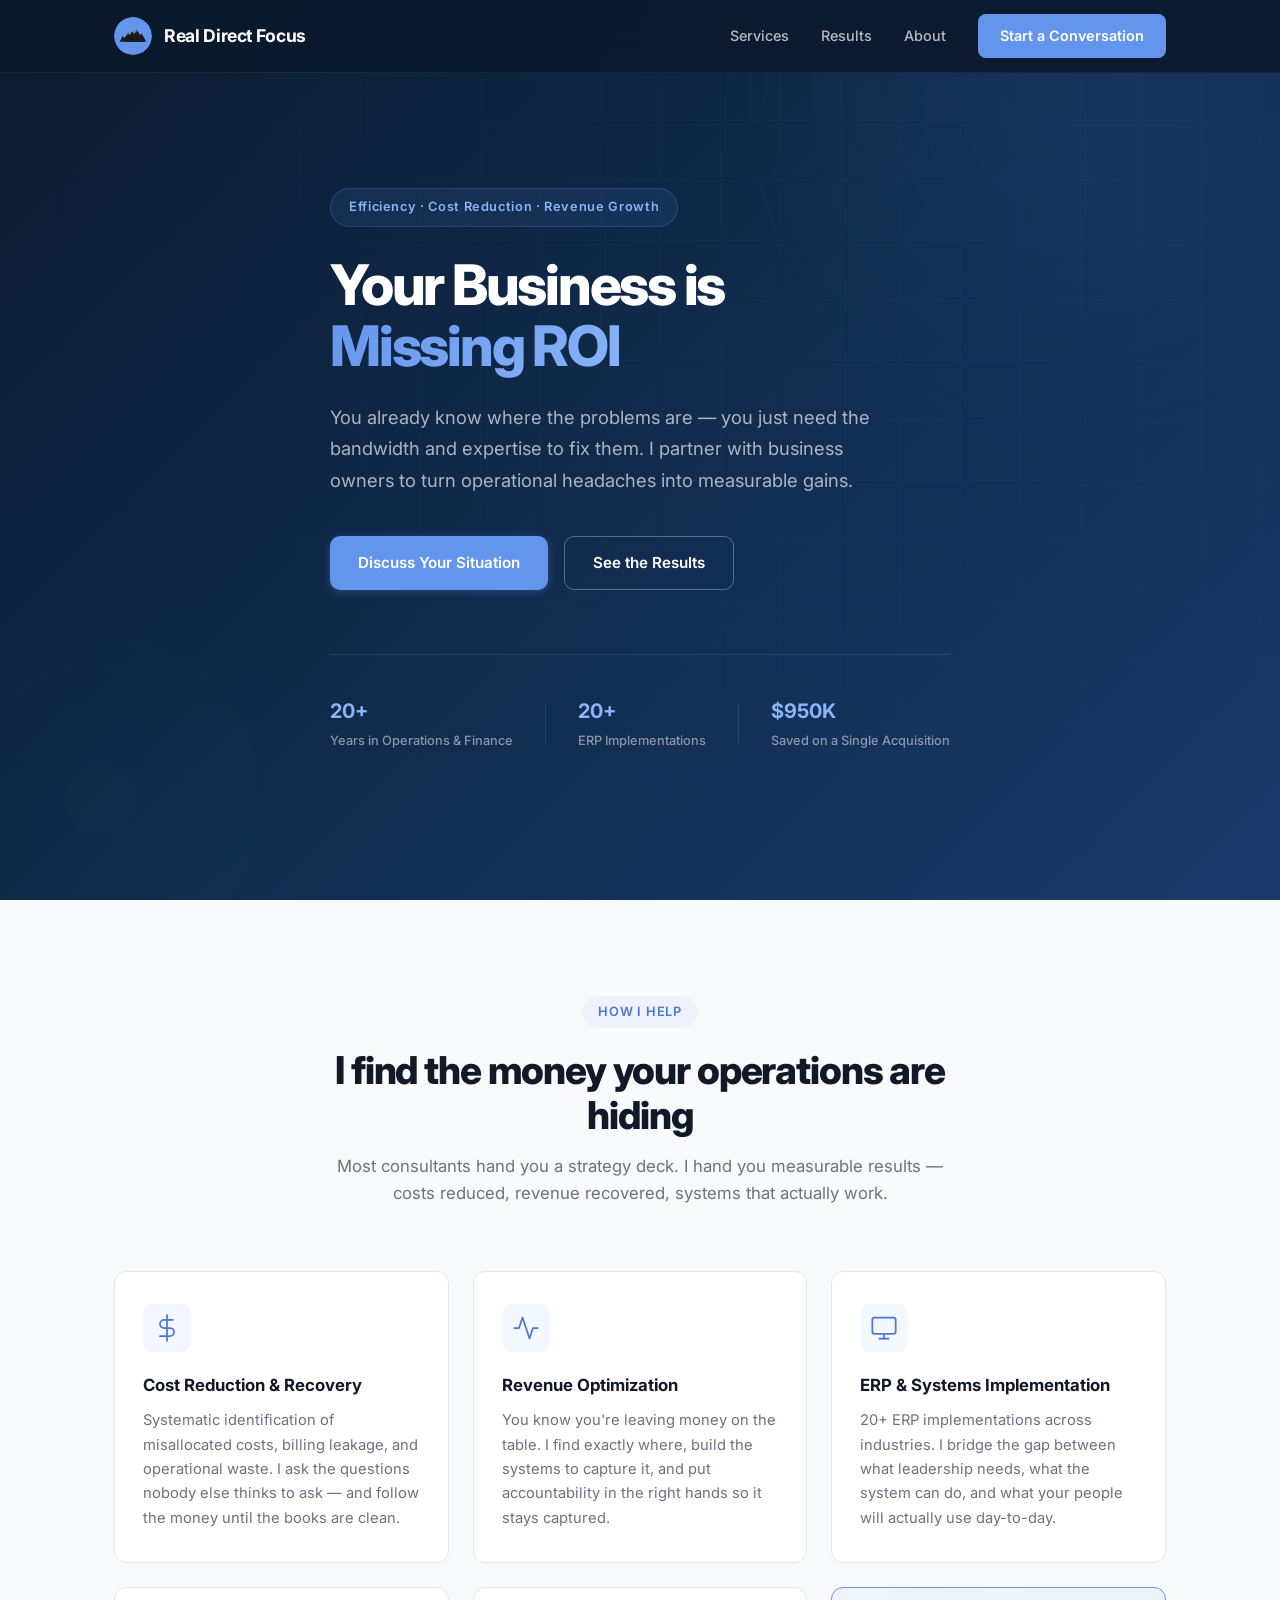
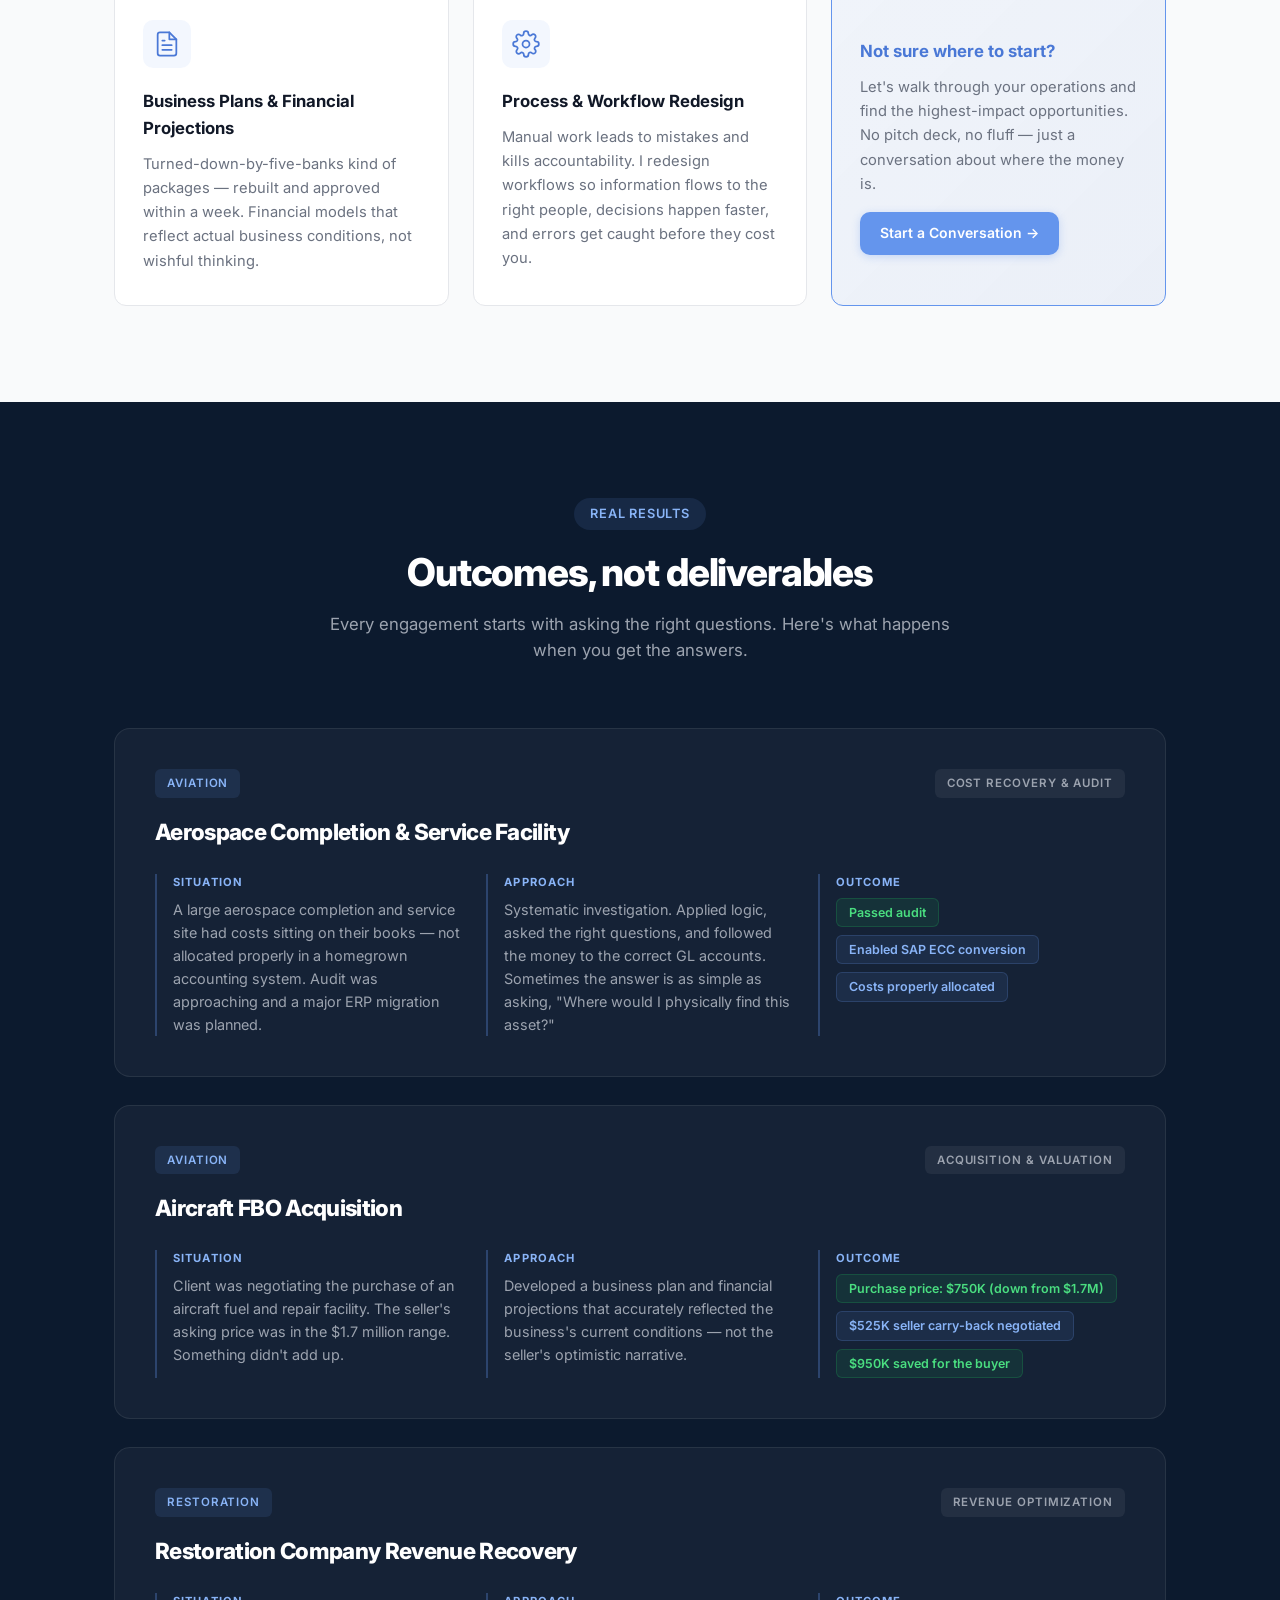
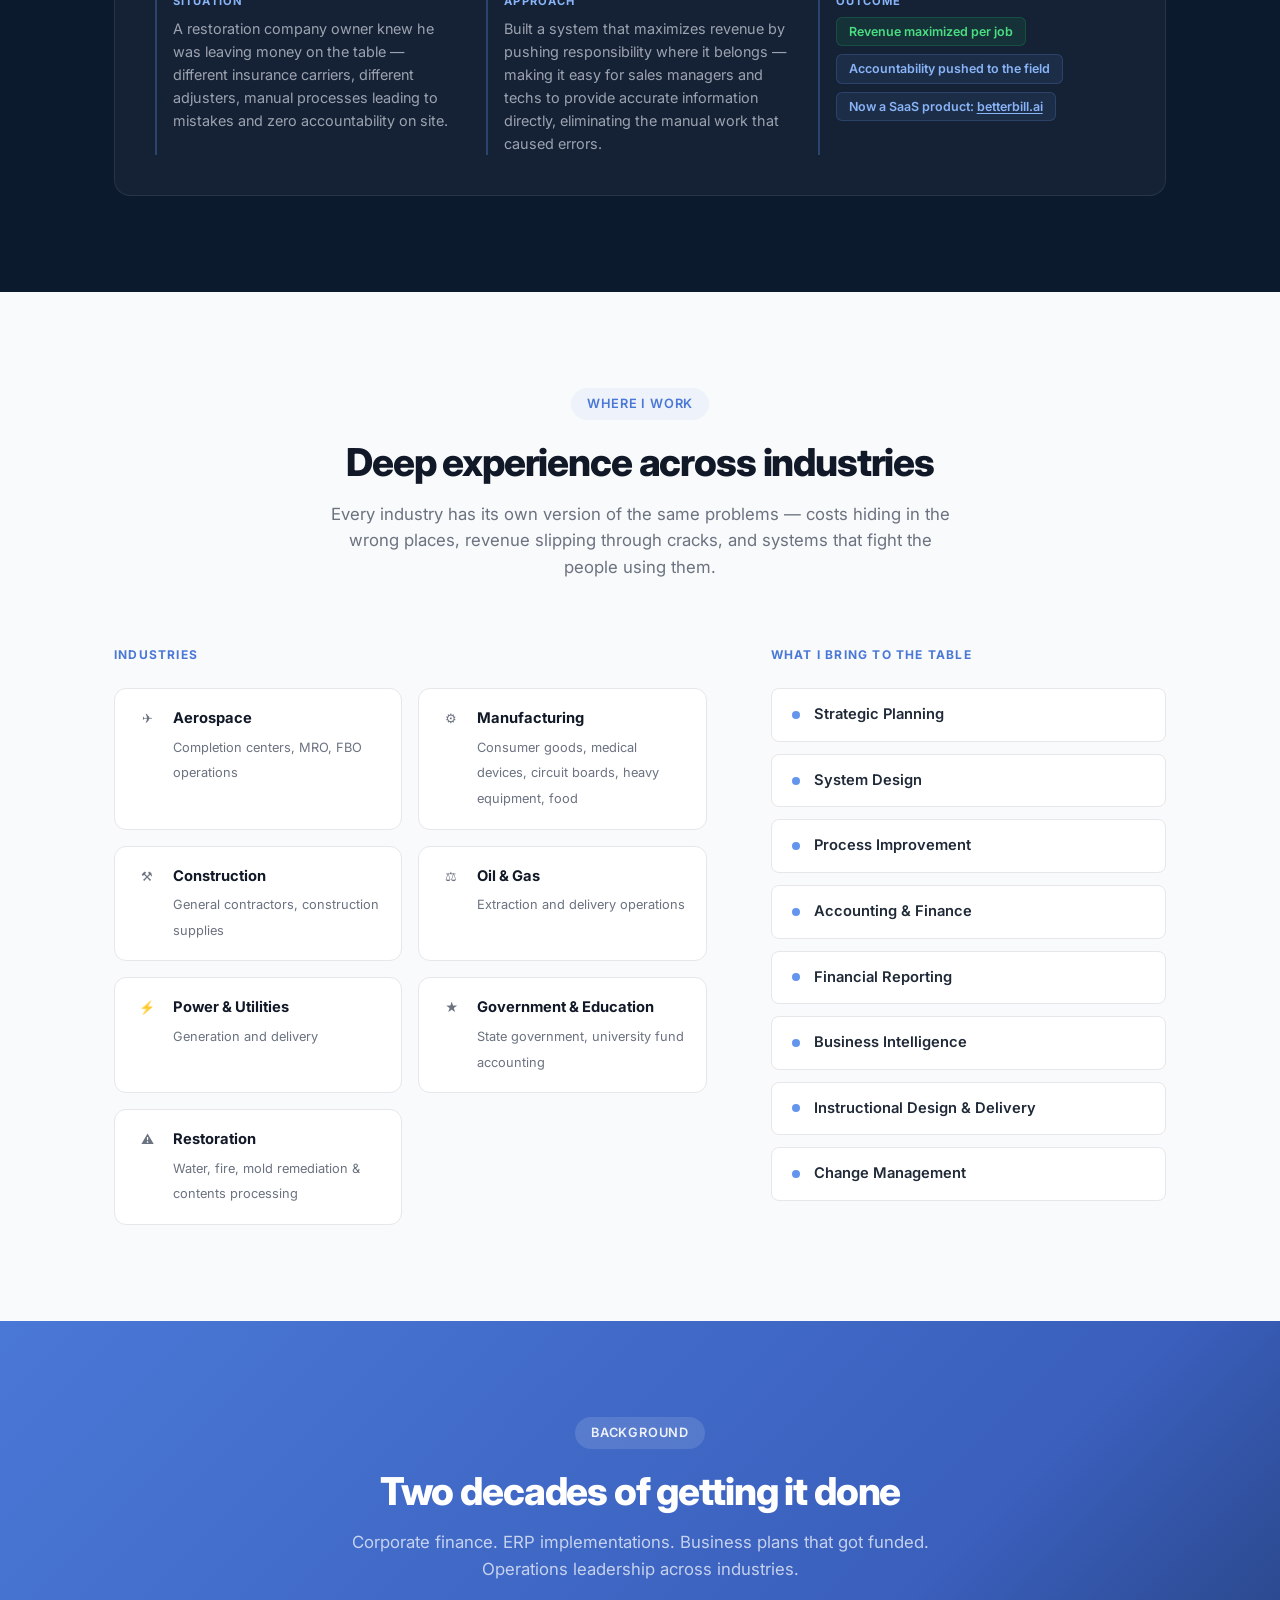
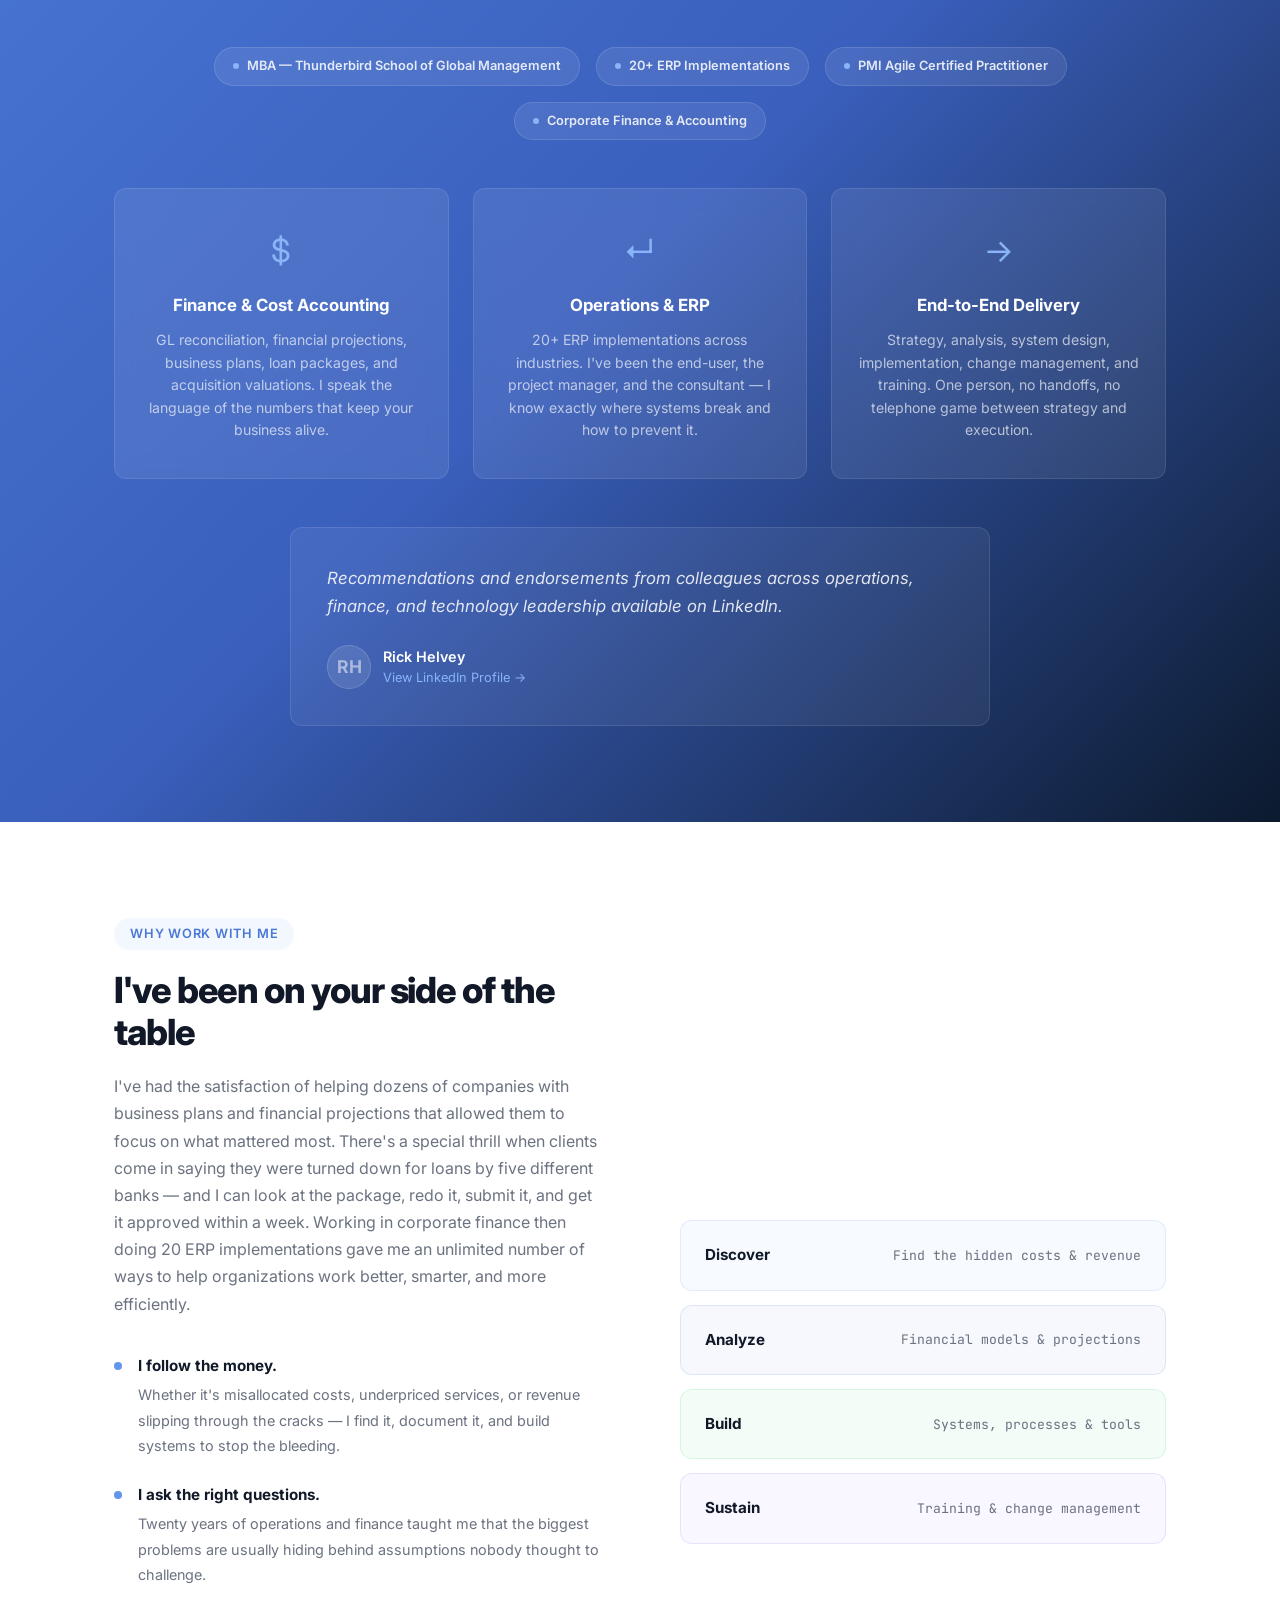
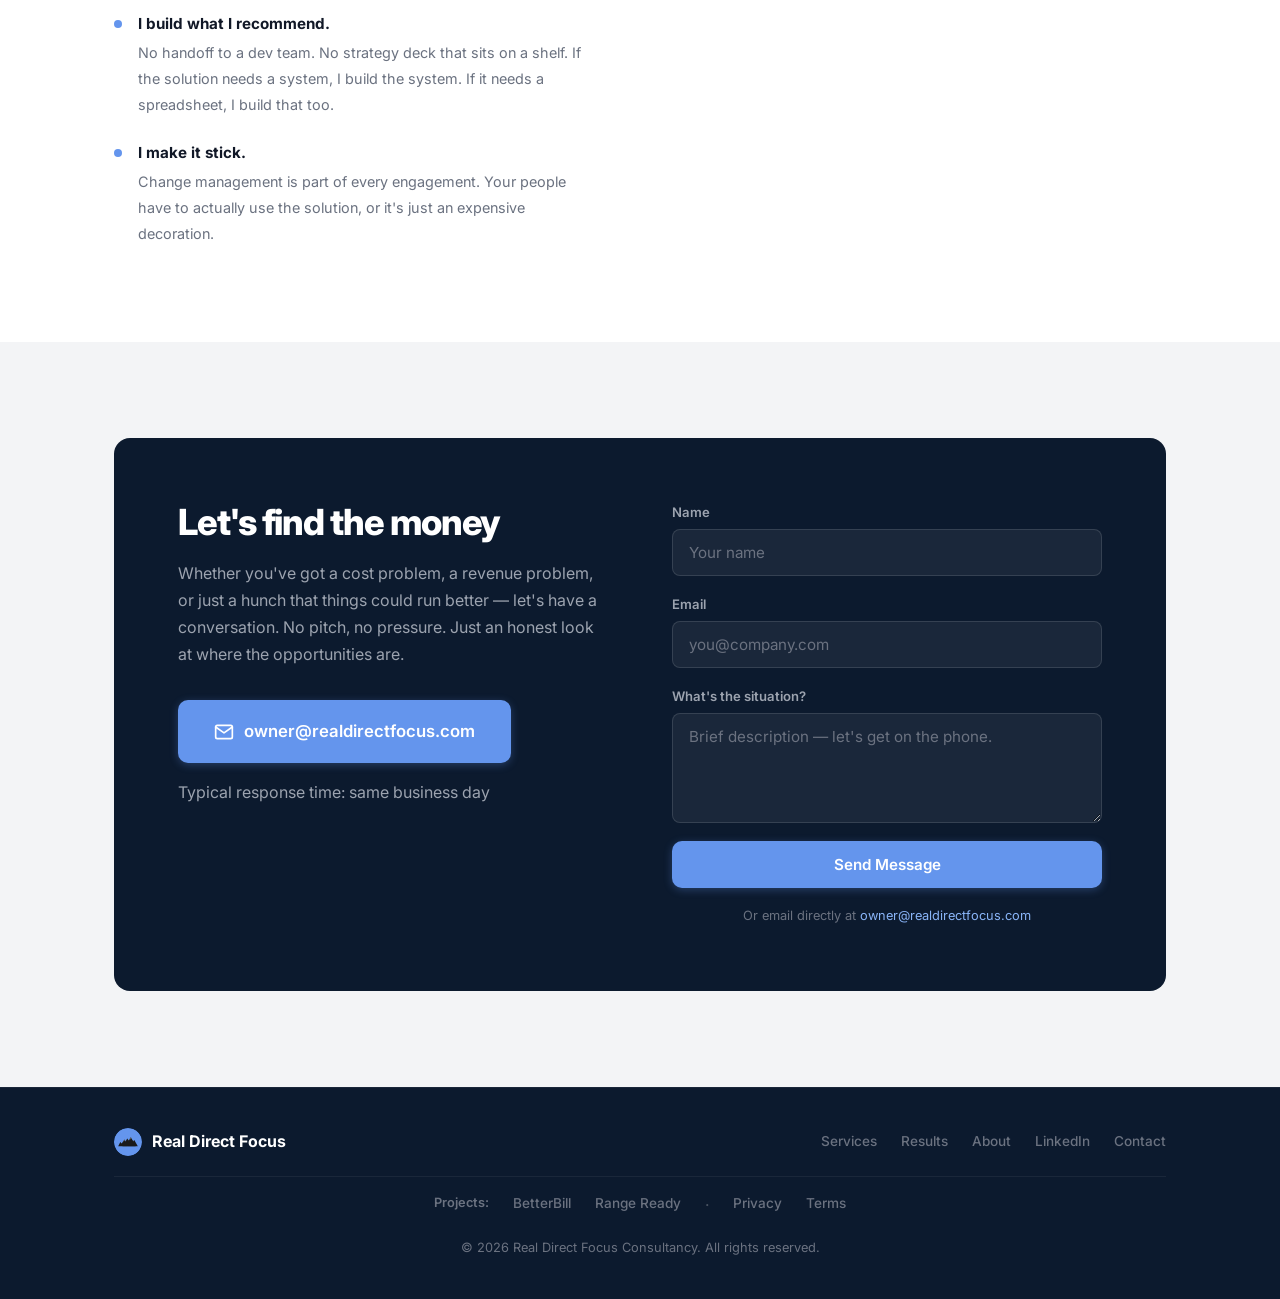
==== index.html @ a5935d98 "Real Direct Focus Consultancy — full site launch Business consultancy website for realdirectfocus.co" ====
<!DOCTYPE html>
<html lang="en">
<head>
  <meta charset="UTF-8">
  <meta name="viewport" content="width=device-width, initial-scale=1.0">
  <title>Real Direct Focus Consultancy — Business Efficiency, Cost Reduction & Revenue Growth</title>
  <meta name="description" content="Business consultancy specializing in operational efficiency, financial restructuring, ERP implementation, and custom solutions that reduce costs and increase revenue. 20+ years. 20+ engagements.">
  <meta name="keywords" content="business consultancy, operational efficiency, cost reduction, ERP implementation, financial projections, business plans, revenue optimization, process improvement">
  <meta name="author" content="Rick Helvey — Real Direct Focus Consultancy">

  <!-- Open Graph -->
  <meta property="og:title" content="Real Direct Focus Consultancy — Find Efficiencies. Reduce Costs. Grow Revenue.">
  <meta property="og:description" content="I walk into operational complexity and create clarity that gets results — loans approved, costs allocated, revenue maximized.">
  <meta property="og:type" content="website">
  <meta property="og:url" content="https://realdirectfocus.com">
  <meta property="og:image" content="https://realdirectfocus.com/og-image.png">

  <!-- Favicon -->
  <link rel="icon" type="image/svg+xml" href="favicon.svg">

  <!-- Fonts -->
  <link rel="preconnect" href="https://fonts.googleapis.com">
  <link rel="preconnect" href="https://fonts.gstatic.com" crossorigin>
  <link href="https://fonts.googleapis.com/css2?family=Inter:wght@400;500;600;700;800&family=JetBrains+Mono:wght@400;500&display=swap" rel="stylesheet">

  <link rel="stylesheet" href="styles.css">

  <!-- Structured Data -->
  <script type="application/ld+json">
  {
    "@context": "https://schema.org",
    "@type": "ProfessionalService",
    "name": "Real Direct Focus Consultancy",
    "description": "Business consultancy specializing in operational efficiency, cost reduction, revenue optimization, ERP implementation, and financial restructuring.",
    "url": "https://realdirectfocus.com",
    "email": "owner@realdirectfocus.com",
    "founder": {
      "@type": "Person",
      "name": "Rick Helvey",
      "jobTitle": "Principal Consultant",
      "alumniOf": "Thunderbird School of Global Management"
    },
    "serviceType": ["Business Consulting", "Operational Efficiency", "ERP Implementation", "Financial Restructuring", "Custom Software Development"],
    "areaServed": "US"
  }
  </script>
</head>
<body>
  <!-- Navigation -->
  <nav class="nav" id="nav">
    <div class="nav-container">
      <a href="#" class="nav-logo">
        <img src="logo.svg" alt="Real Direct Focus" class="logo-img">
        <span>Real Direct Focus</span>
      </a>
      <div class="nav-links" id="nav-links">
        <a href="#services">Services</a>
        <a href="#results">Results</a>
        <a href="#about">About</a>
        <a href="#contact" class="nav-cta">Start a Conversation</a>
      </div>
      <button class="nav-toggle" id="nav-toggle" aria-label="Toggle navigation">
        <span></span>
        <span></span>
        <span></span>
      </button>
    </div>
  </nav>

  <!-- Hero Section -->
  <section class="hero">
    <div class="hero-bg">
      <div class="grid-overlay"></div>
      <div class="gradient-orb orb-1"></div>
      <div class="gradient-orb orb-2"></div>
    </div>
    <div class="container hero-content">
      <div class="hero-badge">Efficiency &middot; Cost Reduction &middot; Revenue Growth</div>
      <h1>Your Business is<br><span class="text-gradient">Missing ROI</span></h1>
      <p class="hero-sub">You already know where the problems are — you just need the bandwidth and expertise to fix them. I partner with business owners to turn operational headaches into measurable gains.</p>
      <div class="hero-actions">
        <a href="mailto:owner@realdirectfocus.com?subject=Project%20Inquiry" class="btn btn-primary">Discuss Your Situation</a>
        <a href="#results" class="btn btn-secondary">See the Results</a>
      </div>
      <div class="hero-stats">
        <div class="stat">
          <span class="stat-value">20+</span>
          <span class="stat-label">Years in Operations & Finance</span>
        </div>
        <div class="stat-divider"></div>
        <div class="stat">
          <span class="stat-value">20+</span>
          <span class="stat-label">ERP Implementations</span>
        </div>
        <div class="stat-divider"></div>
        <div class="stat">
          <span class="stat-value">$950K</span>
          <span class="stat-label">Saved on a Single Acquisition</span>
        </div>
      </div>
    </div>
  </section>

  <!-- Services Section -->
  <section class="services" id="services">
    <div class="container">
      <div class="section-header">
        <span class="section-tag">How I Help</span>
        <h2>I find the money your operations are hiding</h2>
        <p>Most consultants hand you a strategy deck. I hand you measurable results — costs reduced, revenue recovered, systems that actually work.</p>
      </div>
      <div class="services-grid">
        <div class="service-card">
          <div class="service-icon">
            <svg width="28" height="28" viewBox="0 0 24 24" fill="none" stroke="currentColor" stroke-width="1.5" stroke-linecap="round" stroke-linejoin="round">
              <line x1="12" y1="1" x2="12" y2="23"/><path d="M17 5H9.5a3.5 3.5 0 0 0 0 7h5a3.5 3.5 0 0 1 0 7H6"/>
            </svg>
          </div>
          <h3>Cost Reduction & Recovery</h3>
          <p>Systematic identification of misallocated costs, billing leakage, and operational waste. I ask the questions nobody else thinks to ask — and follow the money until the books are clean.</p>
        </div>
        <div class="service-card">
          <div class="service-icon">
            <svg width="28" height="28" viewBox="0 0 24 24" fill="none" stroke="currentColor" stroke-width="1.5" stroke-linecap="round" stroke-linejoin="round">
              <polyline points="22 12 18 12 15 21 9 3 6 12 2 12"/>
            </svg>
          </div>
          <h3>Revenue Optimization</h3>
          <p>You know you're leaving money on the table. I find exactly where, build the systems to capture it, and put accountability in the right hands so it stays captured.</p>
        </div>
        <div class="service-card">
          <div class="service-icon">
            <svg width="28" height="28" viewBox="0 0 24 24" fill="none" stroke="currentColor" stroke-width="1.5" stroke-linecap="round" stroke-linejoin="round">
              <rect x="2" y="3" width="20" height="14" rx="2" ry="2"/><line x1="8" y1="21" x2="16" y2="21"/><line x1="12" y1="17" x2="12" y2="21"/>
            </svg>
          </div>
          <h3>ERP & Systems Implementation</h3>
          <p>20+ ERP implementations across industries. I bridge the gap between what leadership needs, what the system can do, and what your people will actually use day-to-day.</p>
        </div>
        <div class="service-card">
          <div class="service-icon">
            <svg width="28" height="28" viewBox="0 0 24 24" fill="none" stroke="currentColor" stroke-width="1.5" stroke-linecap="round" stroke-linejoin="round">
              <path d="M14 2H6a2 2 0 0 0-2 2v16a2 2 0 0 0 2 2h12a2 2 0 0 0 2-2V8z"/><polyline points="14 2 14 8 20 8"/><line x1="16" y1="13" x2="8" y2="13"/><line x1="16" y1="17" x2="8" y2="17"/><polyline points="10 9 9 9 8 9"/>
            </svg>
          </div>
          <h3>Business Plans & Financial Projections</h3>
          <p>Turned-down-by-five-banks kind of packages — rebuilt and approved within a week. Financial models that reflect actual business conditions, not wishful thinking.</p>
        </div>
        <div class="service-card">
          <div class="service-icon">
            <svg width="28" height="28" viewBox="0 0 24 24" fill="none" stroke="currentColor" stroke-width="1.5" stroke-linecap="round" stroke-linejoin="round">
              <circle cx="12" cy="12" r="3"/><path d="M19.4 15a1.65 1.65 0 0 0 .33 1.82l.06.06a2 2 0 0 1 0 2.83 2 2 0 0 1-2.83 0l-.06-.06a1.65 1.65 0 0 0-1.82-.33 1.65 1.65 0 0 0-1 1.51V21a2 2 0 0 1-2 2 2 2 0 0 1-2-2v-.09A1.65 1.65 0 0 0 9 19.4a1.65 1.65 0 0 0-1.82.33l-.06.06a2 2 0 0 1-2.83 0 2 2 0 0 1 0-2.83l.06-.06A1.65 1.65 0 0 0 4.68 15a1.65 1.65 0 0 0-1.51-1H3a2 2 0 0 1-2-2 2 2 0 0 1 2-2h.09A1.65 1.65 0 0 0 4.6 9a1.65 1.65 0 0 0-.33-1.82l-.06-.06a2 2 0 0 1 0-2.83 2 2 0 0 1 2.83 0l.06.06A1.65 1.65 0 0 0 9 4.68a1.65 1.65 0 0 0 1-1.51V3a2 2 0 0 1 2-2 2 2 0 0 1 2 2v.09a1.65 1.65 0 0 0 1 1.51 1.65 1.65 0 0 0 1.82-.33l.06-.06a2 2 0 0 1 2.83 0 2 2 0 0 1 0 2.83l-.06.06A1.65 1.65 0 0 0 19.4 9a1.65 1.65 0 0 0 1.51 1H21a2 2 0 0 1 2 2 2 2 0 0 1-2 2h-.09a1.65 1.65 0 0 0-1.51 1z"/>
            </svg>
          </div>
          <h3>Process & Workflow Redesign</h3>
          <p>Manual work leads to mistakes and kills accountability. I redesign workflows so information flows to the right people, decisions happen faster, and errors get caught before they cost you.</p>
        </div>
        <div class="service-card service-card-cta">
          <h3>Not sure where to start?</h3>
          <p>Let's walk through your operations and find the highest-impact opportunities. No pitch deck, no fluff — just a conversation about where the money is.</p>
          <a href="mailto:owner@realdirectfocus.com?subject=Discovery%20Conversation" class="btn btn-primary btn-sm">Start a Conversation &rarr;</a>
        </div>
      </div>
    </div>
  </section>

  <!-- Results Section -->
  <section class="results section-dark" id="results">
    <div class="container">
      <div class="section-header">
        <span class="section-tag">Real Results</span>
        <h2>Outcomes, not deliverables</h2>
        <p>Every engagement starts with asking the right questions. Here's what happens when you get the answers.</p>
      </div>
      <div class="results-grid">
        <!-- Bombardier Card -->
        <div class="result-card">
          <div class="result-header">
            <span class="result-industry">Aviation</span>
            <span class="result-type">Cost Recovery & Audit</span>
          </div>
          <h3 class="result-title">Aerospace Completion & Service Facility</h3>
          <div class="result-details">
            <div class="result-detail">
              <span class="detail-label">Situation</span>
              <p>A large aerospace completion and service site had costs sitting on their books — not allocated properly in a homegrown accounting system. Audit was approaching and a major ERP migration was planned.</p>
            </div>
            <div class="result-detail">
              <span class="detail-label">Approach</span>
              <p>Systematic investigation. Applied logic, asked the right questions, and followed the money to the correct GL accounts. Sometimes the answer is as simple as asking, "Where would I physically find this asset?"</p>
            </div>
            <div class="result-detail">
              <span class="detail-label">Outcome</span>
              <div class="result-outcomes">
                <span class="outcome-tag outcome-green">Passed audit</span>
                <span class="outcome-tag outcome-blue">Enabled SAP ECC conversion</span>
                <span class="outcome-tag outcome-blue">Costs properly allocated</span>
              </div>
            </div>
          </div>
        </div>

        <!-- FBO Acquisition Card -->
        <div class="result-card">
          <div class="result-header">
            <span class="result-industry">Aviation</span>
            <span class="result-type">Acquisition & Valuation</span>
          </div>
          <h3 class="result-title">Aircraft FBO Acquisition</h3>
          <div class="result-details">
            <div class="result-detail">
              <span class="detail-label">Situation</span>
              <p>Client was negotiating the purchase of an aircraft fuel and repair facility. The seller's asking price was in the $1.7 million range. Something didn't add up.</p>
            </div>
            <div class="result-detail">
              <span class="detail-label">Approach</span>
              <p>Developed a business plan and financial projections that accurately reflected the business's current conditions — not the seller's optimistic narrative.</p>
            </div>
            <div class="result-detail">
              <span class="detail-label">Outcome</span>
              <div class="result-outcomes">
                <span class="outcome-tag outcome-green">Purchase price: $750K (down from $1.7M)</span>
                <span class="outcome-tag outcome-blue">$525K seller carry-back negotiated</span>
                <span class="outcome-tag outcome-green">$950K saved for the buyer</span>
              </div>
            </div>
          </div>
        </div>

        <!-- BetterBill Card -->
        <div class="result-card">
          <div class="result-header">
            <span class="result-industry">Restoration</span>
            <span class="result-type">Revenue Optimization</span>
          </div>
          <h3 class="result-title">Restoration Company Revenue Recovery</h3>
          <div class="result-details">
            <div class="result-detail">
              <span class="detail-label">Situation</span>
              <p>A restoration company owner knew he was leaving money on the table — different insurance carriers, different adjusters, manual processes leading to mistakes and zero accountability on site.</p>
            </div>
            <div class="result-detail">
              <span class="detail-label">Approach</span>
              <p>Built a system that maximizes revenue by pushing responsibility where it belongs — making it easy for sales managers and techs to provide accurate information directly, eliminating the manual work that caused errors.</p>
            </div>
            <div class="result-detail">
              <span class="detail-label">Outcome</span>
              <div class="result-outcomes">
                <span class="outcome-tag outcome-green">Revenue maximized per job</span>
                <span class="outcome-tag outcome-blue">Accountability pushed to the field</span>
                <span class="outcome-tag outcome-blue">Now a SaaS product: <a href="https://betterbill.ai" target="_blank" rel="noopener">betterbill.ai</a></span>
              </div>
            </div>
          </div>
        </div>
      </div>
    </div>
  </section>

  <!-- Industries & Expertise Section -->
  <section class="expertise" id="expertise">
    <div class="container">
      <div class="section-header">
        <span class="section-tag">Where I Work</span>
        <h2>Deep experience across industries</h2>
        <p>Every industry has its own version of the same problems — costs hiding in the wrong places, revenue slipping through cracks, and systems that fight the people using them.</p>
      </div>

      <div class="expertise-layout">
        <!-- Industries -->
        <div class="expertise-block">
          <h3 class="expertise-block-title">Industries</h3>
          <div class="industry-grid">
            <div class="industry-tag">
              <span class="industry-icon">&#9992;</span>
              <div>
                <strong>Aerospace</strong>
                <span>Completion centers, MRO, FBO operations</span>
              </div>
            </div>
            <div class="industry-tag">
              <span class="industry-icon">&#9881;</span>
              <div>
                <strong>Manufacturing</strong>
                <span>Consumer goods, medical devices, circuit boards, heavy equipment, food</span>
              </div>
            </div>
            <div class="industry-tag">
              <span class="industry-icon">&#9874;</span>
              <div>
                <strong>Construction</strong>
                <span>General contractors, construction supplies</span>
              </div>
            </div>
            <div class="industry-tag">
              <span class="industry-icon">&#9878;</span>
              <div>
                <strong>Oil & Gas</strong>
                <span>Extraction and delivery operations</span>
              </div>
            </div>
            <div class="industry-tag">
              <span class="industry-icon">&#9889;</span>
              <div>
                <strong>Power & Utilities</strong>
                <span>Generation and delivery</span>
              </div>
            </div>
            <div class="industry-tag">
              <span class="industry-icon">&#9733;</span>
              <div>
                <strong>Government & Education</strong>
                <span>State government, university fund accounting</span>
              </div>
            </div>
            <div class="industry-tag">
              <span class="industry-icon">&#9888;</span>
              <div>
                <strong>Restoration</strong>
                <span>Water, fire, mold remediation & contents processing</span>
              </div>
            </div>
          </div>
        </div>

        <!-- Skills -->
        <div class="expertise-block">
          <h3 class="expertise-block-title">What I Bring to the Table</h3>
          <div class="skills-grid">
            <div class="skill-item">
              <div class="skill-marker"></div>
              <span>Strategic Planning</span>
            </div>
            <div class="skill-item">
              <div class="skill-marker"></div>
              <span>System Design</span>
            </div>
            <div class="skill-item">
              <div class="skill-marker"></div>
              <span>Process Improvement</span>
            </div>
            <div class="skill-item">
              <div class="skill-marker"></div>
              <span>Accounting & Finance</span>
            </div>
            <div class="skill-item">
              <div class="skill-marker"></div>
              <span>Financial Reporting</span>
            </div>
            <div class="skill-item">
              <div class="skill-marker"></div>
              <span>Business Intelligence</span>
            </div>
            <div class="skill-item">
              <div class="skill-marker"></div>
              <span>Instructional Design & Delivery</span>
            </div>
            <div class="skill-item">
              <div class="skill-marker"></div>
              <span>Change Management</span>
            </div>
          </div>
        </div>
      </div>
    </div>
  </section>

  <!-- Credentials Section -->
  <section class="social-proof" id="proof">
    <div class="container">
      <div class="section-header">
        <span class="section-tag">Background</span>
        <h2>Two decades of getting it done</h2>
        <p>Corporate finance. ERP implementations. Business plans that got funded. Operations leadership across industries.</p>
      </div>

      <!-- Certifications bar -->
      <div class="cert-bar">
        <div class="cert-badge"><span class="cert-dot"></span> MBA — Thunderbird School of Global Management</div>
        <div class="cert-badge"><span class="cert-dot"></span> 20+ ERP Implementations</div>
        <div class="cert-badge"><span class="cert-dot"></span> PMI Agile Certified Practitioner</div>
        <div class="cert-badge"><span class="cert-dot"></span> Corporate Finance & Accounting</div>
      </div>

      <div class="credentials-grid">
        <div class="credential-card">
          <div class="credential-icon">$</div>
          <h3>Finance & Cost Accounting</h3>
          <p>GL reconciliation, financial projections, business plans, loan packages, and acquisition valuations. I speak the language of the numbers that keep your business alive.</p>
        </div>
        <div class="credential-card">
          <div class="credential-icon">&crarr;</div>
          <h3>Operations & ERP</h3>
          <p>20+ ERP implementations across industries. I've been the end-user, the project manager, and the consultant — I know exactly where systems break and how to prevent it.</p>
        </div>
        <div class="credential-card">
          <div class="credential-icon">&rarr;</div>
          <h3>End-to-End Delivery</h3>
          <p>Strategy, analysis, system design, implementation, change management, and training. One person, no handoffs, no telephone game between strategy and execution.</p>
        </div>
      </div>

      <!-- Testimonial -->
      <div class="testimonials">
        <div class="testimonial-card">
          <p class="testimonial-text">Recommendations and endorsements from colleagues across operations, finance, and technology leadership available on LinkedIn.</p>
          <div class="testimonial-author">
            <div class="testimonial-avatar">RH</div>
            <div>
              <span class="testimonial-name">Rick Helvey</span>
              <span class="testimonial-role"><a href="https://www.linkedin.com/in/rick-helvey-6017708/" target="_blank" rel="noopener">View LinkedIn Profile &rarr;</a></span>
            </div>
          </div>
        </div>
      </div>
    </div>
  </section>

  <!-- About Section -->
  <section class="about" id="about">
    <div class="container">
      <div class="about-grid">
        <div class="about-content">
          <span class="section-tag">Why Work With Me</span>
          <h2>I've been on your side of the table</h2>
          <p>I've had the satisfaction of helping dozens of companies with business plans and financial projections that allowed them to focus on what mattered most. There's a special thrill when clients come in saying they were turned down for loans by five different banks — and I can look at the package, redo it, submit it, and get it approved within a week. Working in corporate finance then doing 20 ERP implementations gave me an unlimited number of ways to help organizations work better, smarter, and more efficiently.</p>

          <div class="about-points">
            <div class="about-point">
              <div class="point-marker"></div>
              <div>
                <strong>I follow the money.</strong>
                <span>Whether it's misallocated costs, underpriced services, or revenue slipping through the cracks — I find it, document it, and build systems to stop the bleeding.</span>
              </div>
            </div>
            <div class="about-point">
              <div class="point-marker"></div>
              <div>
                <strong>I ask the right questions.</strong>
                <span>Twenty years of operations and finance taught me that the biggest problems are usually hiding behind assumptions nobody thought to challenge.</span>
              </div>
            </div>
            <div class="about-point">
              <div class="point-marker"></div>
              <div>
                <strong>I build what I recommend.</strong>
                <span>No handoff to a dev team. No strategy deck that sits on a shelf. If the solution needs a system, I build the system. If it needs a spreadsheet, I build that too.</span>
              </div>
            </div>
            <div class="about-point">
              <div class="point-marker"></div>
              <div>
                <strong>I make it stick.</strong>
                <span>Change management is part of every engagement. Your people have to actually use the solution, or it's just an expensive decoration.</span>
              </div>
            </div>
          </div>
        </div>
        <div class="about-visual">
          <div class="capability-stack">
            <div class="cap-layer cap-discover">
              <span class="cap-label">Discover</span>
              <span class="cap-desc">Find the hidden costs & revenue</span>
            </div>
            <div class="cap-layer cap-analyze">
              <span class="cap-label">Analyze</span>
              <span class="cap-desc">Financial models & projections</span>
            </div>
            <div class="cap-layer cap-build">
              <span class="cap-label">Build</span>
              <span class="cap-desc">Systems, processes & tools</span>
            </div>
            <div class="cap-layer cap-sustain">
              <span class="cap-label">Sustain</span>
              <span class="cap-desc">Training & change management</span>
            </div>
          </div>
        </div>
      </div>
    </div>
  </section>

  <!-- Contact Section -->
  <section class="contact" id="contact">
    <div class="container">
      <div class="contact-inner">
        <div class="contact-grid">
          <div class="contact-content">
            <h2>Let's find the money</h2>
            <p>Whether you've got a cost problem, a revenue problem, or just a hunch that things could run better — let's have a conversation. No pitch, no pressure. Just an honest look at where the opportunities are.</p>
            <a href="mailto:owner@realdirectfocus.com?subject=Project%20Inquiry" class="btn btn-primary btn-lg">
              <svg width="20" height="20" viewBox="0 0 24 24" fill="none" stroke="currentColor" stroke-width="2" stroke-linecap="round" stroke-linejoin="round"><path d="M4 4h16c1.1 0 2 .9 2 2v12c0 1.1-.9 2-2 2H4c-1.1 0-2-.9-2-2V6c0-1.1.9-2 2-2z"/><polyline points="22,6 12,13 2,6"/></svg>
              owner@realdirectfocus.com
            </a>
            <p class="contact-response">Typical response time: same business day</p>
          </div>
          <div class="contact-form-wrapper">
            <form class="contact-form" id="contact-form" action="https://formspree.io/f/placeholder" method="POST">
              <div class="form-group">
                <label for="name">Name</label>
                <input type="text" id="name" name="name" required placeholder="Your name">
              </div>
              <div class="form-group">
                <label for="email">Email</label>
                <input type="email" id="email" name="email" required placeholder="you@company.com">
              </div>
              <div class="form-group">
                <label for="message">What's the situation?</label>
                <textarea id="message" name="message" rows="3" required placeholder="Brief description — let's get on the phone."></textarea>
              </div>
              <button type="submit" class="btn btn-primary btn-full">Send Message</button>
              <p class="form-note">Or email directly at <a href="mailto:owner@realdirectfocus.com">owner@realdirectfocus.com</a></p>
            </form>
          </div>
        </div>
      </div>
    </div>
  </section>

  <!-- Footer -->
  <footer class="footer">
    <div class="container footer-content">
      <div class="footer-brand">
        <img src="logo.svg" alt="Real Direct Focus" class="footer-logo-img">
        <span>Real Direct Focus</span>
      </div>
      <div class="footer-links">
        <a href="#services">Services</a>
        <a href="#results">Results</a>
        <a href="#about">About</a>
        <a href="https://www.linkedin.com/in/rick-helvey-6017708/" target="_blank" rel="noopener">LinkedIn</a>
        <a href="mailto:owner@realdirectfocus.com">Contact</a>
      </div>
      <div class="footer-links footer-links-secondary">
        <span class="footer-links-label">Projects:</span>
        <a href="https://betterbill.ai" target="_blank" rel="noopener">BetterBill</a>
        <a href="https://rangeready.net" target="_blank" rel="noopener">Range Ready</a>
        <span class="footer-divider">&middot;</span>
        <a href="/privacy.html">Privacy</a>
        <a href="/terms.html">Terms</a>
      </div>
      <p class="footer-copy">&copy; 2026 Real Direct Focus Consultancy. All rights reserved.</p>
    </div>
  </footer>

  <script src="script.js"></script>
</body>
</html>
---- styles.css ----
/* ===== RESET & BASE ===== */
*, *::before, *::after {
  margin: 0;
  padding: 0;
  box-sizing: border-box;
}

:root {
  /* Real Direct Focus brand — mountain blue palette */
  --brand-blue: #6495ED;
  --brand-blue-dark: #4A78D6;
  --brand-blue-light: #89B4F7;
  --navy-900: #0c1a2e;
  --navy-800: #111d32;
  --navy-700: #162540;
  --navy-600: #1e3050;
  --blue-500: #4A78D6;
  --blue-400: #6495ED;
  --blue-300: #89B4F7;
  --accent: #6495ED;
  --accent-hover: #4A78D6;
  --accent-light: #89B4F7;
  --green-500: #22c55e;
  --green-400: #4ade80;
  --white: #ffffff;
  --gray-50: #f9fafb;
  --gray-100: #f3f4f6;
  --gray-200: #e5e7eb;
  --gray-300: #d1d5db;
  --gray-400: #9ca3af;
  --gray-500: #6b7280;
  --gray-600: #4b5563;
  --gray-700: #374151;
  --gray-800: #1f2937;
  --gray-900: #111827;
  --radius: 12px;
  --radius-lg: 16px;
  --font: 'Inter', -apple-system, BlinkMacSystemFont, 'Segoe UI', sans-serif;
  --mono: 'JetBrains Mono', 'Fira Code', monospace;
}

html {
  scroll-behavior: smooth;
  -webkit-font-smoothing: antialiased;
  -moz-osx-font-smoothing: grayscale;
}

body {
  font-family: var(--font);
  background: var(--white);
  color: var(--gray-900);
  line-height: 1.6;
  overflow-x: hidden;
}

a {
  color: var(--blue-500);
  text-decoration: none;
  transition: color 0.2s;
}

a:hover {
  color: var(--blue-400);
}

img {
  max-width: 100%;
  display: block;
}

/* ===== LAYOUT ===== */
.container {
  max-width: 1100px;
  margin: 0 auto;
  padding: 0 24px;
}

.section-header {
  text-align: center;
  max-width: 640px;
  margin: 0 auto 64px;
}

.section-header h2 {
  font-size: clamp(1.8rem, 4vw, 2.4rem);
  font-weight: 800;
  letter-spacing: -0.03em;
  margin-bottom: 16px;
  line-height: 1.15;
}

.section-header p {
  color: var(--gray-500);
  font-size: 1.05rem;
  line-height: 1.6;
}

.section-tag {
  display: inline-block;
  font-size: 0.8rem;
  font-weight: 600;
  letter-spacing: 0.06em;
  text-transform: uppercase;
  color: var(--blue-500);
  background: rgba(100, 149, 237, 0.08);
  padding: 6px 16px;
  border-radius: 100px;
  margin-bottom: 20px;
}

/* Dark section variants */
.section-dark .section-header h2 {
  color: var(--white);
}

.section-dark .section-header p {
  color: var(--gray-400);
}

.section-dark .section-tag {
  color: var(--accent-light);
  background: rgba(100, 149, 237, 0.12);
}

/* ===== BUTTONS ===== */
.btn {
  display: inline-flex;
  align-items: center;
  gap: 10px;
  font-family: var(--font);
  font-weight: 600;
  font-size: 0.95rem;
  padding: 14px 28px;
  border-radius: 10px;
  border: none;
  cursor: pointer;
  transition: all 0.2s ease;
  text-decoration: none;
}

.btn-primary {
  background: var(--accent);
  color: var(--white);
  box-shadow: 0 2px 8px rgba(100, 149, 237, 0.3);
}

.btn-primary:hover {
  background: var(--accent-hover);
  color: var(--white);
  transform: translateY(-2px);
  box-shadow: 0 4px 16px rgba(100, 149, 237, 0.4);
}

.btn-secondary {
  background: transparent;
  color: var(--white);
  border: 1px solid rgba(255, 255, 255, 0.3);
}

.btn-secondary:hover {
  background: rgba(255, 255, 255, 0.1);
  border-color: rgba(255, 255, 255, 0.5);
  color: var(--white);
}

.btn-outline {
  background: transparent;
  color: var(--gray-700);
  border: 1px solid var(--gray-300);
}

.btn-outline:hover {
  background: var(--gray-50);
  border-color: var(--gray-400);
  color: var(--gray-900);
}

.btn-sm {
  padding: 10px 20px;
  font-size: 0.875rem;
}

.btn-lg {
  padding: 18px 36px;
  font-size: 1.05rem;
}

.btn-full {
  width: 100%;
  justify-content: center;
}

/* ===== NAVIGATION ===== */
.nav {
  position: fixed;
  top: 0;
  left: 0;
  right: 0;
  z-index: 1000;
  background: rgba(12, 26, 46, 0.95);
  backdrop-filter: blur(20px);
  -webkit-backdrop-filter: blur(20px);
  border-bottom: 1px solid rgba(255, 255, 255, 0.06);
  transition: all 0.3s;
}

.nav.scrolled {
  background: rgba(12, 26, 46, 0.98);
  box-shadow: 0 2px 20px rgba(0, 0, 0, 0.3);
}

.nav-container {
  max-width: 1100px;
  margin: 0 auto;
  padding: 0 24px;
  display: flex;
  align-items: center;
  justify-content: space-between;
  height: 72px;
}

.nav-logo {
  display: flex;
  align-items: center;
  gap: 12px;
  font-size: 1.1rem;
  font-weight: 700;
  color: var(--white);
  letter-spacing: -0.02em;
}

.nav-logo:hover {
  color: var(--white);
}

.logo-img {
  width: 38px;
  height: 38px;
  border-radius: 50%;
}

.nav-links {
  display: flex;
  align-items: center;
  gap: 32px;
}

.nav-links a {
  color: rgba(255, 255, 255, 0.7);
  font-size: 0.9rem;
  font-weight: 500;
  transition: color 0.2s;
}

.nav-links a:hover {
  color: var(--white);
}

.nav-cta {
  background: var(--accent) !important;
  color: var(--white) !important;
  padding: 10px 22px !important;
  border-radius: 8px !important;
  font-weight: 600 !important;
}

.nav-cta:hover {
  background: var(--accent-hover) !important;
}

.nav-toggle {
  display: none;
  flex-direction: column;
  gap: 5px;
  background: none;
  border: none;
  cursor: pointer;
  padding: 4px;
}

.nav-toggle span {
  display: block;
  width: 24px;
  height: 2px;
  background: var(--white);
  border-radius: 2px;
  transition: all 0.3s;
}

/* ===== HERO ===== */
.hero {
  position: relative;
  min-height: 100vh;
  display: flex;
  align-items: center;
  padding: 120px 0 80px;
  overflow: hidden;
  background: linear-gradient(135deg, var(--navy-900) 0%, #0f2847 40%, #1a3a6a 100%);
}

.hero-bg {
  position: absolute;
  inset: 0;
  z-index: 0;
}

.grid-overlay {
  position: absolute;
  inset: 0;
  background-image:
    linear-gradient(rgba(100, 149, 237, 0.04) 1px, transparent 1px),
    linear-gradient(90deg, rgba(100, 149, 237, 0.04) 1px, transparent 1px);
  background-size: 60px 60px;
  mask-image: radial-gradient(ellipse at 70% 30%, black 20%, transparent 70%);
  -webkit-mask-image: radial-gradient(ellipse at 70% 30%, black 20%, transparent 70%);
}

.gradient-orb {
  position: absolute;
  border-radius: 50%;
  filter: blur(100px);
  opacity: 0.3;
}

.orb-1 {
  width: 600px;
  height: 600px;
  background: radial-gradient(circle, rgba(100, 149, 237, 0.4), transparent 70%);
  top: -200px;
  right: -100px;
  animation: float 20s ease-in-out infinite;
}

.orb-2 {
  width: 400px;
  height: 400px;
  background: radial-gradient(circle, rgba(74, 120, 214, 0.2), transparent 70%);
  bottom: -100px;
  left: -100px;
  animation: float 25s ease-in-out infinite reverse;
}

@keyframes float {
  0%, 100% { transform: translate(0, 0); }
  33% { transform: translate(30px, -30px); }
  66% { transform: translate(-20px, 20px); }
}

.hero-content {
  position: relative;
  z-index: 1;
  max-width: 750px;
}

.hero-badge {
  display: inline-block;
  font-size: 0.8rem;
  font-weight: 600;
  color: var(--accent-light);
  letter-spacing: 0.05em;
  margin-bottom: 28px;
  padding: 8px 18px;
  background: rgba(100, 149, 237, 0.1);
  border: 1px solid rgba(100, 149, 237, 0.2);
  border-radius: 100px;
}

.hero h1 {
  font-size: clamp(2.5rem, 6vw, 3.5rem);
  font-weight: 800;
  letter-spacing: -0.04em;
  line-height: 1.1;
  margin-bottom: 24px;
  color: var(--white);
}

.hero h1 .text-gradient {
  background: linear-gradient(135deg, var(--accent) 0%, var(--accent-light) 100%);
  -webkit-background-clip: text;
  -webkit-text-fill-color: transparent;
  background-clip: text;
}

.hero-sub {
  font-size: 1.15rem;
  color: rgba(255, 255, 255, 0.65);
  line-height: 1.7;
  max-width: 580px;
  margin-bottom: 40px;
}

.hero-actions {
  display: flex;
  gap: 16px;
  flex-wrap: wrap;
  margin-bottom: 64px;
}

.hero-stats {
  display: flex;
  align-items: center;
  gap: 32px;
  padding-top: 40px;
  border-top: 1px solid rgba(255, 255, 255, 0.1);
}

.stat {
  display: flex;
  flex-direction: column;
  gap: 4px;
}

.stat-value {
  font-size: 1.25rem;
  font-weight: 700;
  color: var(--accent-light);
}

.stat-label {
  font-size: 0.8rem;
  color: rgba(255, 255, 255, 0.5);
  font-weight: 500;
}

.stat-divider {
  width: 1px;
  height: 40px;
  background: rgba(255, 255, 255, 0.1);
}

/* ===== SERVICES (light bg) ===== */
.services {
  padding: 96px 0;
  background: var(--gray-50);
}

.services-grid {
  display: grid;
  grid-template-columns: repeat(3, 1fr);
  gap: 24px;
}

.service-card {
  background: var(--white);
  border: 1px solid var(--gray-200);
  border-radius: var(--radius);
  padding: 32px 28px;
  transition: all 0.2s ease;
}

.service-card:hover {
  border-color: var(--blue-400);
  transform: translateY(-3px);
  box-shadow: 0 4px 20px rgba(100, 149, 237, 0.1);
}

.service-icon {
  width: 48px;
  height: 48px;
  display: flex;
  align-items: center;
  justify-content: center;
  background: rgba(100, 149, 237, 0.08);
  border-radius: 10px;
  color: var(--blue-500);
  margin-bottom: 20px;
}

.service-card h3 {
  font-size: 1.05rem;
  font-weight: 700;
  margin-bottom: 10px;
  color: var(--gray-900);
}

.service-card p {
  font-size: 0.92rem;
  color: var(--gray-500);
  line-height: 1.65;
}

.service-card-cta {
  background: linear-gradient(135deg, rgba(100, 149, 237, 0.06) 0%, rgba(74, 120, 214, 0.08) 100%);
  border-color: var(--blue-400);
  display: flex;
  flex-direction: column;
  justify-content: center;
}

.service-card-cta h3 {
  color: var(--blue-500);
}

.service-card-cta .btn {
  margin-top: 16px;
  align-self: flex-start;
}

/* ===== RESULTS (dark bg) ===== */
.results {
  padding: 96px 0;
  background: var(--navy-900);
}

.results-grid {
  display: grid;
  grid-template-columns: repeat(1, 1fr);
  gap: 28px;
}

.result-card {
  background: rgba(255, 255, 255, 0.04);
  border: 1px solid rgba(255, 255, 255, 0.08);
  border-radius: var(--radius-lg);
  padding: 40px;
  transition: all 0.2s ease;
}

.result-card:hover {
  border-color: rgba(255, 255, 255, 0.15);
  background: rgba(255, 255, 255, 0.06);
}

.result-header {
  display: flex;
  align-items: center;
  justify-content: space-between;
  margin-bottom: 16px;
}

.result-industry {
  font-size: 0.72rem;
  font-weight: 600;
  text-transform: uppercase;
  letter-spacing: 0.08em;
  color: var(--accent-light);
  background: rgba(100, 149, 237, 0.12);
  padding: 5px 12px;
  border-radius: 6px;
}

.result-type {
  font-size: 0.72rem;
  font-weight: 600;
  text-transform: uppercase;
  letter-spacing: 0.08em;
  color: var(--gray-400);
  background: rgba(255, 255, 255, 0.06);
  padding: 5px 12px;
  border-radius: 6px;
}

.result-title {
  font-size: 1.4rem;
  font-weight: 800;
  letter-spacing: -0.03em;
  margin-bottom: 24px;
  color: var(--white);
}

.result-details {
  display: grid;
  grid-template-columns: 1fr 1fr 1fr;
  gap: 24px;
}

.result-detail {
  padding-left: 16px;
  border-left: 2px solid rgba(100, 149, 237, 0.3);
}

.detail-label {
  font-size: 0.7rem;
  font-weight: 700;
  text-transform: uppercase;
  letter-spacing: 0.1em;
  color: var(--accent-light);
  display: block;
  margin-bottom: 6px;
}

.result-detail p {
  font-size: 0.9rem;
  color: var(--gray-400);
  line-height: 1.6;
}

.result-outcomes {
  display: flex;
  flex-wrap: wrap;
  gap: 8px;
}

.outcome-tag {
  font-size: 0.78rem;
  font-weight: 600;
  padding: 5px 12px;
  border-radius: 6px;
  line-height: 1.4;
}

.outcome-tag a {
  color: inherit;
  text-decoration: underline;
  text-underline-offset: 2px;
}

.outcome-green {
  color: var(--green-400);
  background: rgba(34, 197, 94, 0.1);
  border: 1px solid rgba(34, 197, 94, 0.2);
}

.outcome-blue {
  color: var(--blue-300);
  background: rgba(100, 149, 237, 0.1);
  border: 1px solid rgba(100, 149, 237, 0.2);
}

/* ===== EXPERTISE / INDUSTRIES (light bg) ===== */
.expertise {
  padding: 96px 0;
  background: var(--gray-50);
}

.expertise-layout {
  display: grid;
  grid-template-columns: 1.2fr 0.8fr;
  gap: 64px;
  align-items: start;
}

.expertise-block-title {
  font-size: 0.75rem;
  font-weight: 700;
  text-transform: uppercase;
  letter-spacing: 0.1em;
  color: var(--blue-500);
  margin-bottom: 24px;
}

.industry-grid {
  display: grid;
  grid-template-columns: 1fr 1fr;
  gap: 16px;
}

.industry-tag {
  display: flex;
  align-items: flex-start;
  gap: 14px;
  padding: 18px 20px;
  background: var(--white);
  border: 1px solid var(--gray-200);
  border-radius: var(--radius);
  transition: all 0.2s ease;
}

.industry-tag:hover {
  border-color: var(--blue-400);
  transform: translateY(-2px);
  box-shadow: 0 4px 16px rgba(100, 149, 237, 0.08);
}

.industry-icon {
  font-size: 1.3rem;
  line-height: 1;
  margin-top: 2px;
  min-width: 24px;
  text-align: center;
}

.industry-tag strong {
  display: block;
  font-size: 0.92rem;
  font-weight: 700;
  color: var(--gray-900);
  margin-bottom: 3px;
}

.industry-tag span {
  font-size: 0.8rem;
  color: var(--gray-500);
  line-height: 1.5;
}

.skills-grid {
  display: grid;
  grid-template-columns: 1fr;
  gap: 12px;
}

.skill-item {
  display: flex;
  align-items: center;
  gap: 14px;
  padding: 14px 20px;
  background: var(--white);
  border: 1px solid var(--gray-200);
  border-radius: 8px;
  transition: all 0.2s ease;
}

.skill-item:hover {
  border-color: var(--blue-400);
  background: rgba(100, 149, 237, 0.03);
}

.skill-marker {
  width: 8px;
  height: 8px;
  min-width: 8px;
  border-radius: 50%;
  background: var(--accent);
}

.skill-item span {
  font-size: 0.92rem;
  font-weight: 600;
  color: var(--gray-800);
}

/* ===== SOCIAL PROOF (gradient bg) ===== */
.social-proof {
  padding: 96px 0;
  background: linear-gradient(135deg, var(--blue-500) 0%, #3a5fbc 50%, var(--navy-900) 100%);
  color: var(--white);
}

.social-proof .section-header h2 {
  color: var(--white);
}

.social-proof .section-header p {
  color: rgba(255, 255, 255, 0.7);
}

.social-proof .section-tag {
  color: rgba(255, 255, 255, 0.9);
  background: rgba(255, 255, 255, 0.12);
}

.credentials-grid {
  display: grid;
  grid-template-columns: repeat(3, 1fr);
  gap: 24px;
  margin-bottom: 48px;
}

.credential-card {
  text-align: center;
  padding: 36px 24px;
  background: rgba(255, 255, 255, 0.08);
  border: 1px solid rgba(255, 255, 255, 0.1);
  border-radius: var(--radius);
  backdrop-filter: blur(10px);
  transition: all 0.2s;
}

.credential-card:hover {
  background: rgba(255, 255, 255, 0.12);
  transform: translateY(-2px);
}

.credential-icon {
  font-size: 2rem;
  margin-bottom: 16px;
  color: var(--accent-light);
}

.credential-card h3 {
  font-size: 1.05rem;
  font-weight: 700;
  margin-bottom: 10px;
  color: var(--white);
}

.credential-card p {
  font-size: 0.88rem;
  color: rgba(255, 255, 255, 0.65);
  line-height: 1.6;
}

/* Certifications bar */
.cert-bar {
  display: flex;
  flex-wrap: wrap;
  justify-content: center;
  gap: 16px;
  margin-bottom: 48px;
}

.cert-badge {
  display: inline-flex;
  align-items: center;
  gap: 8px;
  padding: 8px 18px;
  background: rgba(255, 255, 255, 0.08);
  border: 1px solid rgba(255, 255, 255, 0.12);
  border-radius: 100px;
  font-size: 0.8rem;
  font-weight: 600;
  color: rgba(255, 255, 255, 0.85);
}

.cert-badge .cert-dot {
  width: 6px;
  height: 6px;
  border-radius: 50%;
  background: var(--accent-light);
}

/* Testimonials */
.testimonials {
  max-width: 700px;
  margin: 0 auto;
}

.testimonial-card {
  background: rgba(255, 255, 255, 0.06);
  border: 1px solid rgba(255, 255, 255, 0.1);
  border-radius: var(--radius);
  padding: 36px;
}

.testimonial-text {
  font-size: 1.05rem;
  font-style: italic;
  color: rgba(255, 255, 255, 0.85);
  margin-bottom: 24px;
  line-height: 1.7;
}

.testimonial-author {
  display: flex;
  align-items: center;
  gap: 12px;
}

.testimonial-avatar {
  width: 44px;
  height: 44px;
  border-radius: 50%;
  background: rgba(255, 255, 255, 0.1);
  border: 1px solid rgba(255, 255, 255, 0.15);
  display: flex;
  align-items: center;
  justify-content: center;
  color: rgba(255, 255, 255, 0.5);
  font-size: 1.1rem;
  font-weight: 700;
}

.testimonial-name {
  display: block;
  font-weight: 600;
  font-size: 0.9rem;
  color: var(--white);
}

.testimonial-role {
  display: block;
  font-size: 0.8rem;
  color: rgba(255, 255, 255, 0.5);
}

.testimonial-role a {
  color: var(--accent-light);
}

/* ===== ABOUT (light bg) ===== */
.about {
  padding: 96px 0;
  background: var(--white);
}

.about-grid {
  display: grid;
  grid-template-columns: 1fr 1fr;
  gap: 80px;
  align-items: center;
}

.about-content h2 {
  font-size: clamp(1.75rem, 3.5vw, 2.25rem);
  font-weight: 800;
  letter-spacing: -0.03em;
  margin-bottom: 20px;
  line-height: 1.15;
  color: var(--gray-900);
}

.about-content > p {
  color: var(--gray-500);
  font-size: 1rem;
  line-height: 1.7;
  margin-bottom: 36px;
}

.about-points {
  display: flex;
  flex-direction: column;
  gap: 24px;
}

.about-point {
  display: flex;
  gap: 16px;
  align-items: flex-start;
}

.point-marker {
  width: 8px;
  height: 8px;
  min-width: 8px;
  border-radius: 50%;
  background: var(--accent);
  margin-top: 8px;
}

.about-point strong {
  display: block;
  font-size: 0.95rem;
  font-weight: 700;
  margin-bottom: 4px;
  color: var(--gray-900);
}

.about-point span {
  font-size: 0.9rem;
  color: var(--gray-500);
  line-height: 1.6;
}

/* Capability Stack Visual */
.capability-stack {
  display: flex;
  flex-direction: column;
  gap: 14px;
}

.cap-layer {
  display: flex;
  align-items: center;
  justify-content: space-between;
  padding: 22px 24px;
  border-radius: var(--radius);
  border: 1px solid var(--gray-200);
  transition: all 0.2s;
}

.cap-layer:hover {
  transform: translateX(8px);
  box-shadow: 0 2px 12px rgba(0, 0, 0, 0.06);
}

.cap-label {
  font-weight: 700;
  font-size: 0.95rem;
  color: var(--gray-900);
}

.cap-desc {
  font-size: 0.82rem;
  color: var(--gray-500);
  font-family: var(--mono);
}

.cap-discover {
  background: rgba(100, 149, 237, 0.05);
  border-color: rgba(100, 149, 237, 0.15);
}

.cap-analyze {
  background: rgba(74, 120, 214, 0.05);
  border-color: rgba(74, 120, 214, 0.15);
}

.cap-build {
  background: rgba(34, 197, 94, 0.05);
  border-color: rgba(34, 197, 94, 0.15);
}

.cap-sustain {
  background: rgba(139, 92, 246, 0.05);
  border-color: rgba(139, 92, 246, 0.15);
}

/* ===== CONTACT (dark box) ===== */
.contact {
  padding: 96px 0;
  background: var(--gray-100);
}

.contact-inner {
  background: var(--navy-900);
  border-radius: var(--radius-lg);
  padding: 64px;
}

.contact-grid {
  display: grid;
  grid-template-columns: 1fr 1fr;
  gap: 64px;
  align-items: start;
}

.contact-content h2 {
  font-size: clamp(1.8rem, 3.5vw, 2.25rem);
  font-weight: 800;
  letter-spacing: -0.03em;
  margin-bottom: 16px;
  line-height: 1.15;
  color: var(--white);
}

.contact-content > p {
  color: var(--gray-400);
  font-size: 1rem;
  line-height: 1.7;
  margin-bottom: 32px;
}

.contact-content .btn {
  margin-bottom: 16px;
}

.contact-response {
  font-size: 0.8rem;
  color: var(--gray-500);
}

.contact-form {
  display: flex;
  flex-direction: column;
  gap: 18px;
}

.form-group {
  display: flex;
  flex-direction: column;
  gap: 6px;
}

.form-group label {
  font-size: 0.82rem;
  font-weight: 600;
  color: var(--gray-400);
}

.form-group input,
.form-group textarea {
  font-family: var(--font);
  font-size: 0.95rem;
  padding: 13px 16px;
  background: rgba(255, 255, 255, 0.06);
  border: 1px solid rgba(255, 255, 255, 0.12);
  border-radius: 8px;
  color: var(--white);
  transition: all 0.2s;
  outline: none;
}

.form-group input:focus,
.form-group textarea:focus {
  border-color: var(--accent);
  box-shadow: 0 0 0 3px rgba(100, 149, 237, 0.15);
}

.form-group input::placeholder,
.form-group textarea::placeholder {
  color: var(--gray-500);
}

.form-group textarea {
  resize: vertical;
  min-height: 110px;
}

.form-note {
  font-size: 0.8rem;
  color: var(--gray-500);
  text-align: center;
}

.form-note a {
  color: var(--accent-light);
}

/* ===== FOOTER ===== */
.footer {
  padding: 40px 0;
  background: var(--navy-900);
  border-top: 1px solid rgba(255, 255, 255, 0.06);
}

.footer-content {
  display: flex;
  align-items: center;
  justify-content: space-between;
  flex-wrap: wrap;
  gap: 20px;
}

.footer-brand {
  display: flex;
  align-items: center;
  gap: 10px;
  font-size: 1rem;
  font-weight: 700;
  color: var(--white);
}

.footer-logo-img {
  width: 28px;
  height: 28px;
  border-radius: 50%;
}

.footer-links {
  display: flex;
  gap: 24px;
}

.footer-links a {
  color: var(--gray-500);
  font-size: 0.85rem;
  font-weight: 500;
}

.footer-links a:hover {
  color: var(--white);
}

.footer-links-secondary {
  width: 100%;
  justify-content: center;
  padding-top: 16px;
  border-top: 1px solid rgba(255, 255, 255, 0.06);
}

.footer-links-label {
  font-size: 0.8rem;
  font-weight: 600;
  color: var(--gray-500);
}

.footer-divider {
  color: var(--gray-600);
}

.footer-copy {
  font-size: 0.8rem;
  color: var(--gray-500);
  width: 100%;
  text-align: center;
}

/* ===== ANIMATIONS ===== */
.fade-in {
  opacity: 0;
  transform: translateY(20px);
  transition: opacity 0.5s ease, transform 0.5s ease;
}

.fade-in.visible {
  opacity: 1;
  transform: translateY(0);
}

/* ===== RESPONSIVE ===== */
@media (max-width: 1024px) {
  .services-grid {
    grid-template-columns: repeat(2, 1fr);
  }

  .about-grid {
    grid-template-columns: 1fr;
    gap: 48px;
  }

  .contact-grid {
    grid-template-columns: 1fr;
    gap: 40px;
  }

  .contact-inner {
    padding: 48px;
  }

  .credentials-grid {
    grid-template-columns: repeat(2, 1fr);
  }

  .result-details {
    grid-template-columns: 1fr;
    gap: 20px;
  }

  .expertise-layout {
    grid-template-columns: 1fr;
    gap: 48px;
  }
}

@media (max-width: 768px) {
  .nav-links {
    display: none;
    position: absolute;
    top: 72px;
    left: 0;
    right: 0;
    background: rgba(12, 26, 46, 0.98);
    backdrop-filter: blur(20px);
    flex-direction: column;
    padding: 24px;
    gap: 20px;
    border-bottom: 1px solid rgba(255, 255, 255, 0.06);
  }

  .nav-links.active {
    display: flex;
  }

  .nav-toggle {
    display: flex;
  }

  .nav-toggle.active span:nth-child(1) {
    transform: rotate(45deg) translate(5px, 5px);
  }

  .nav-toggle.active span:nth-child(2) {
    opacity: 0;
  }

  .nav-toggle.active span:nth-child(3) {
    transform: rotate(-45deg) translate(5px, -5px);
  }

  .hero {
    padding: 100px 0 60px;
    min-height: auto;
  }

  .hero-stats {
    flex-direction: column;
    align-items: flex-start;
    gap: 20px;
  }

  .stat-divider {
    width: 40px;
    height: 1px;
  }

  .services-grid {
    grid-template-columns: 1fr;
  }

  .results-grid {
    grid-template-columns: 1fr;
  }

  .credentials-grid {
    grid-template-columns: 1fr;
  }

  .cert-bar {
    gap: 10px;
  }

  .result-card {
    padding: 28px;
  }

  .contact-inner {
    padding: 32px;
  }

  .industry-grid {
    grid-template-columns: 1fr;
  }

  .services,
  .results,
  .expertise,
  .social-proof,
  .about,
  .contact {
    padding: 72px 0;
  }

  .section-header {
    margin-bottom: 40px;
  }

  .footer-content {
    flex-direction: column;
    text-align: center;
  }

  .footer-links {
    flex-wrap: wrap;
    justify-content: center;
  }
}

@media (max-width: 480px) {
  .hero h1 {
    font-size: 2rem;
  }

  .hero-actions {
    flex-direction: column;
  }

  .hero-actions .btn {
    width: 100%;
    justify-content: center;
  }

  .container {
    padding: 0 16px;
  }

  .contact-inner {
    padding: 24px;
  }
}
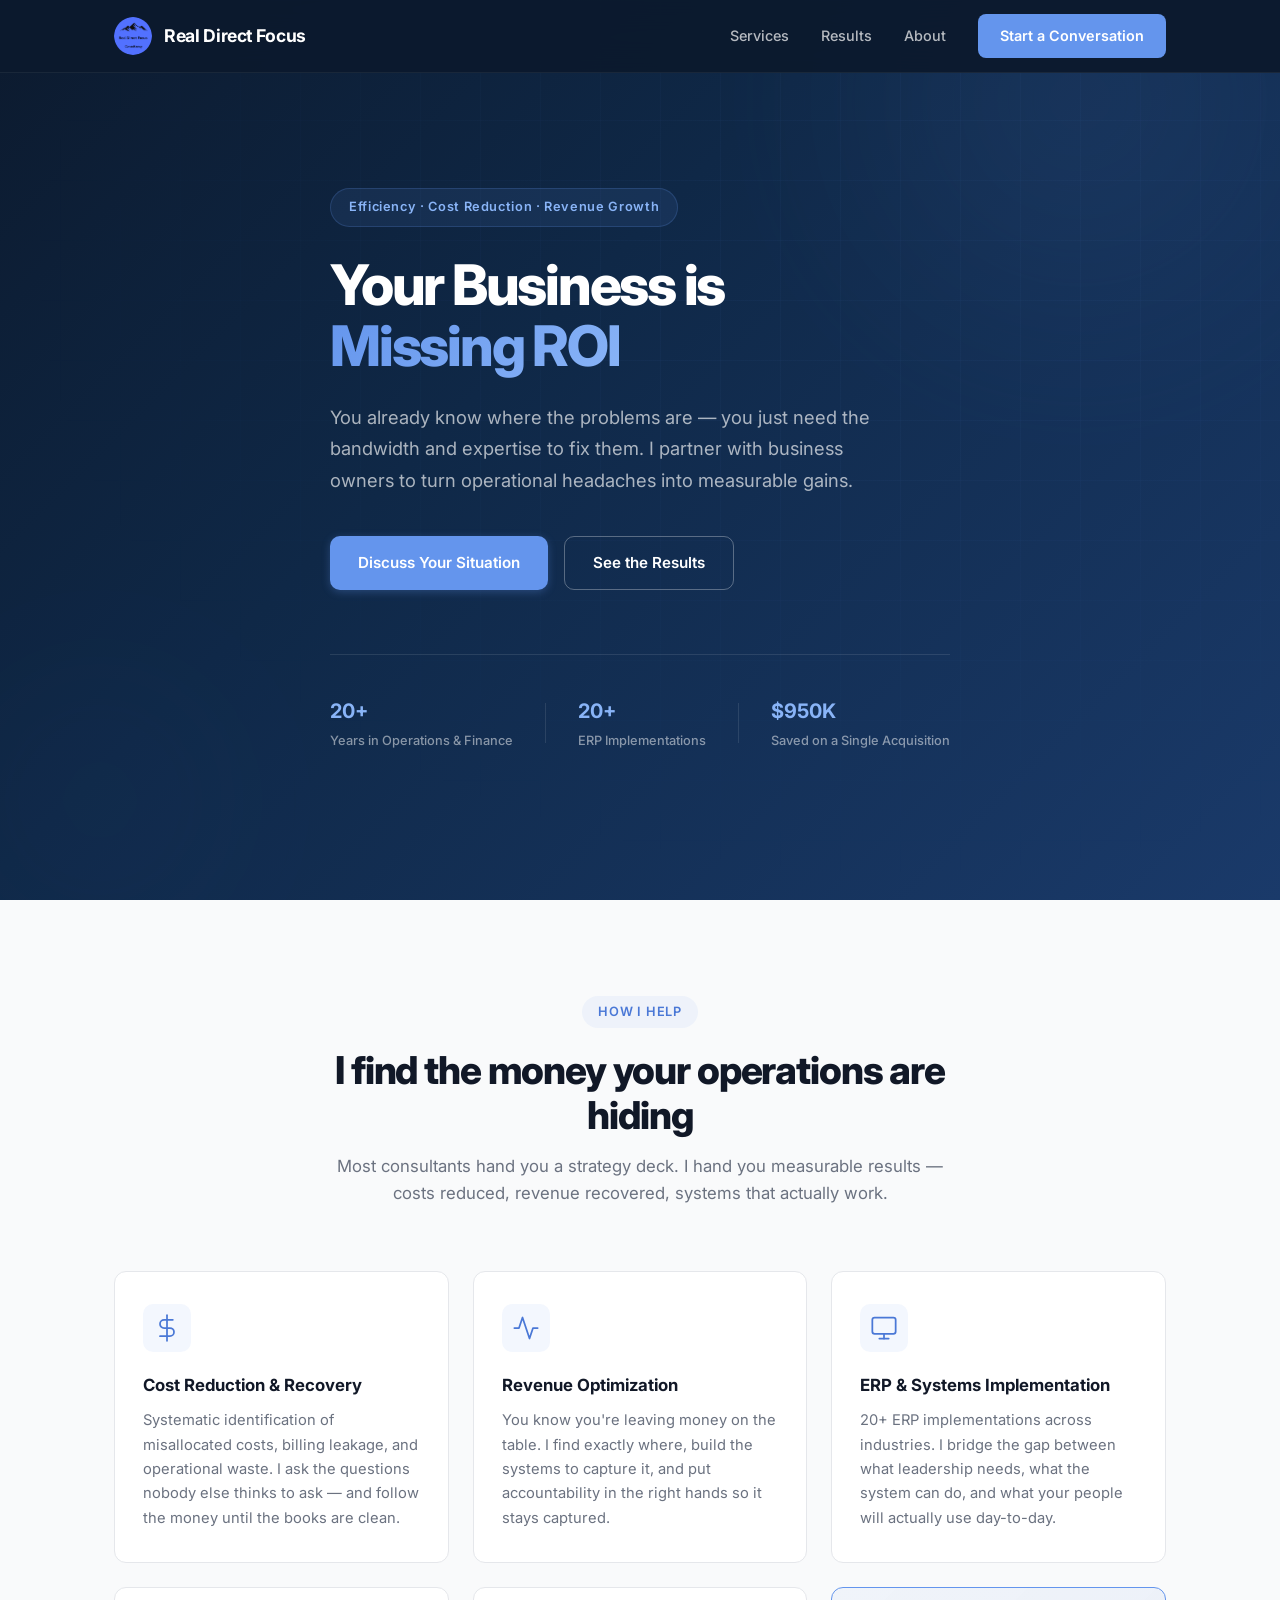
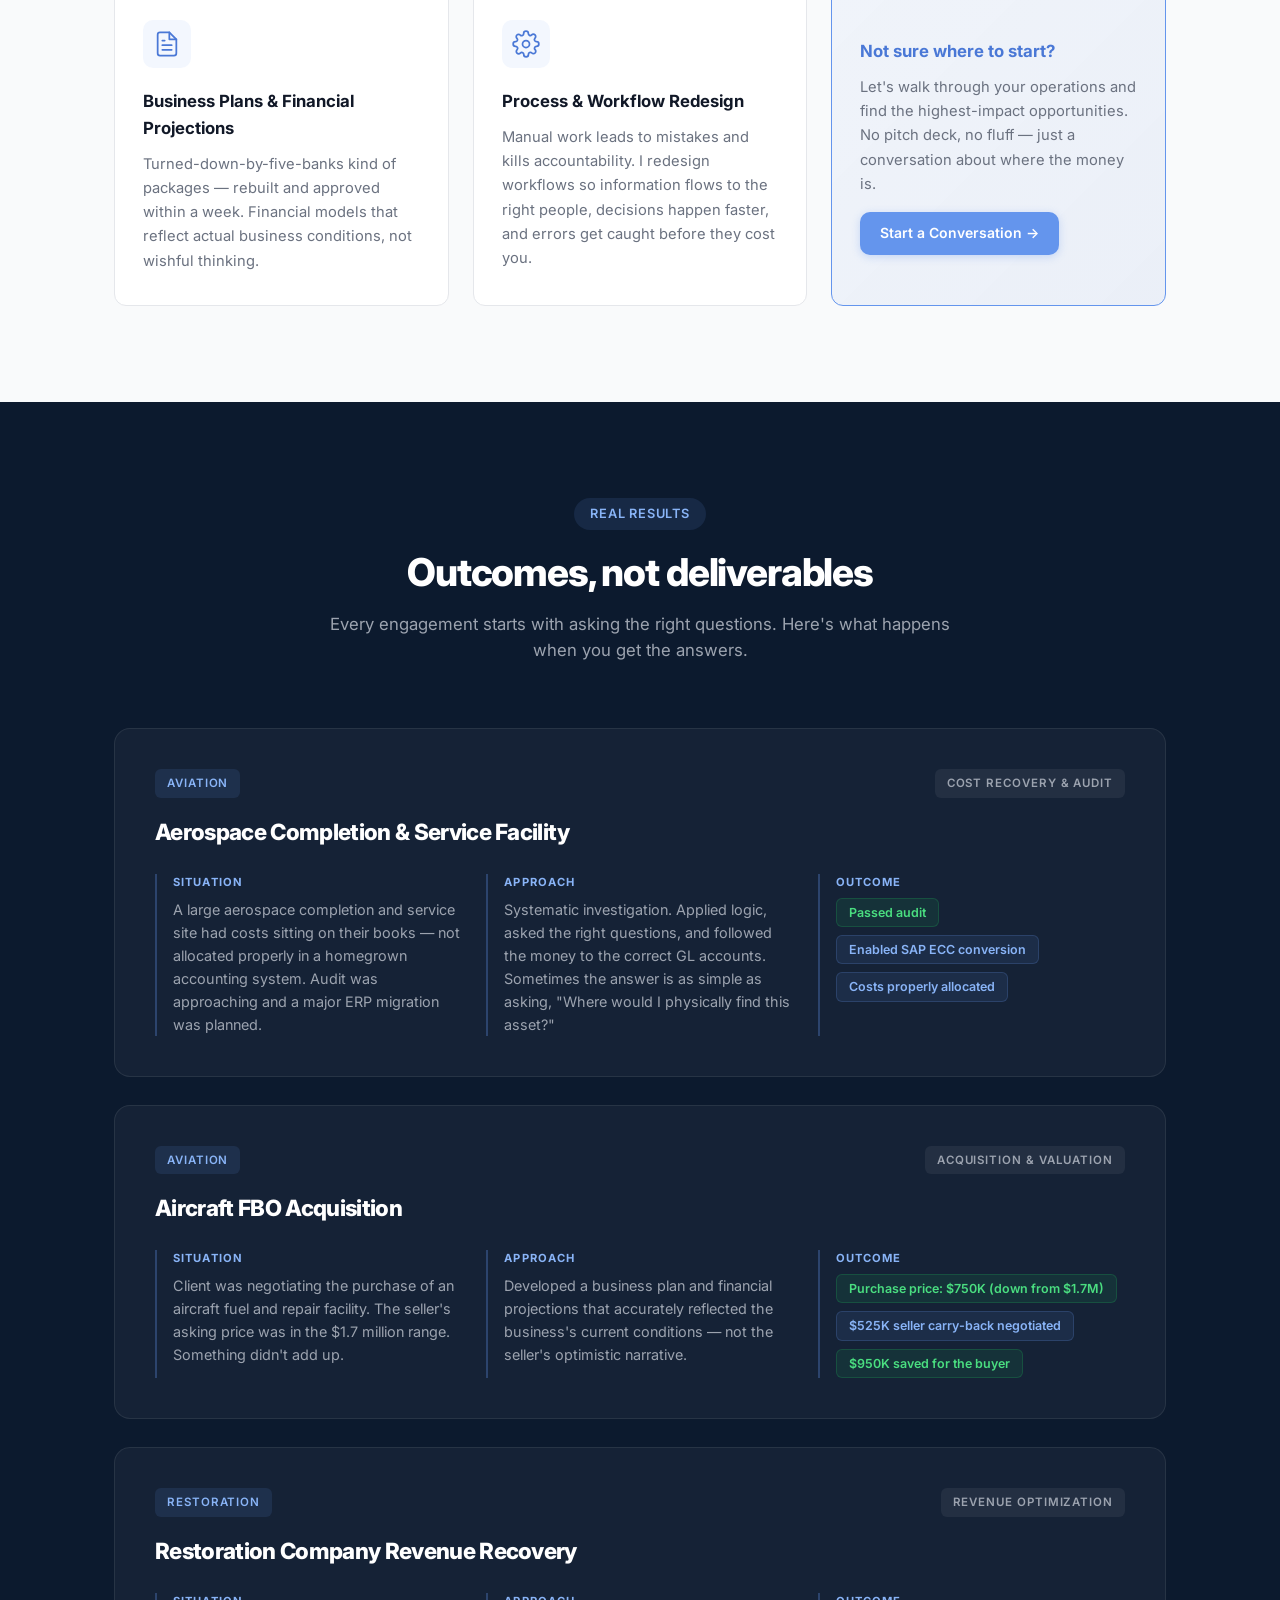
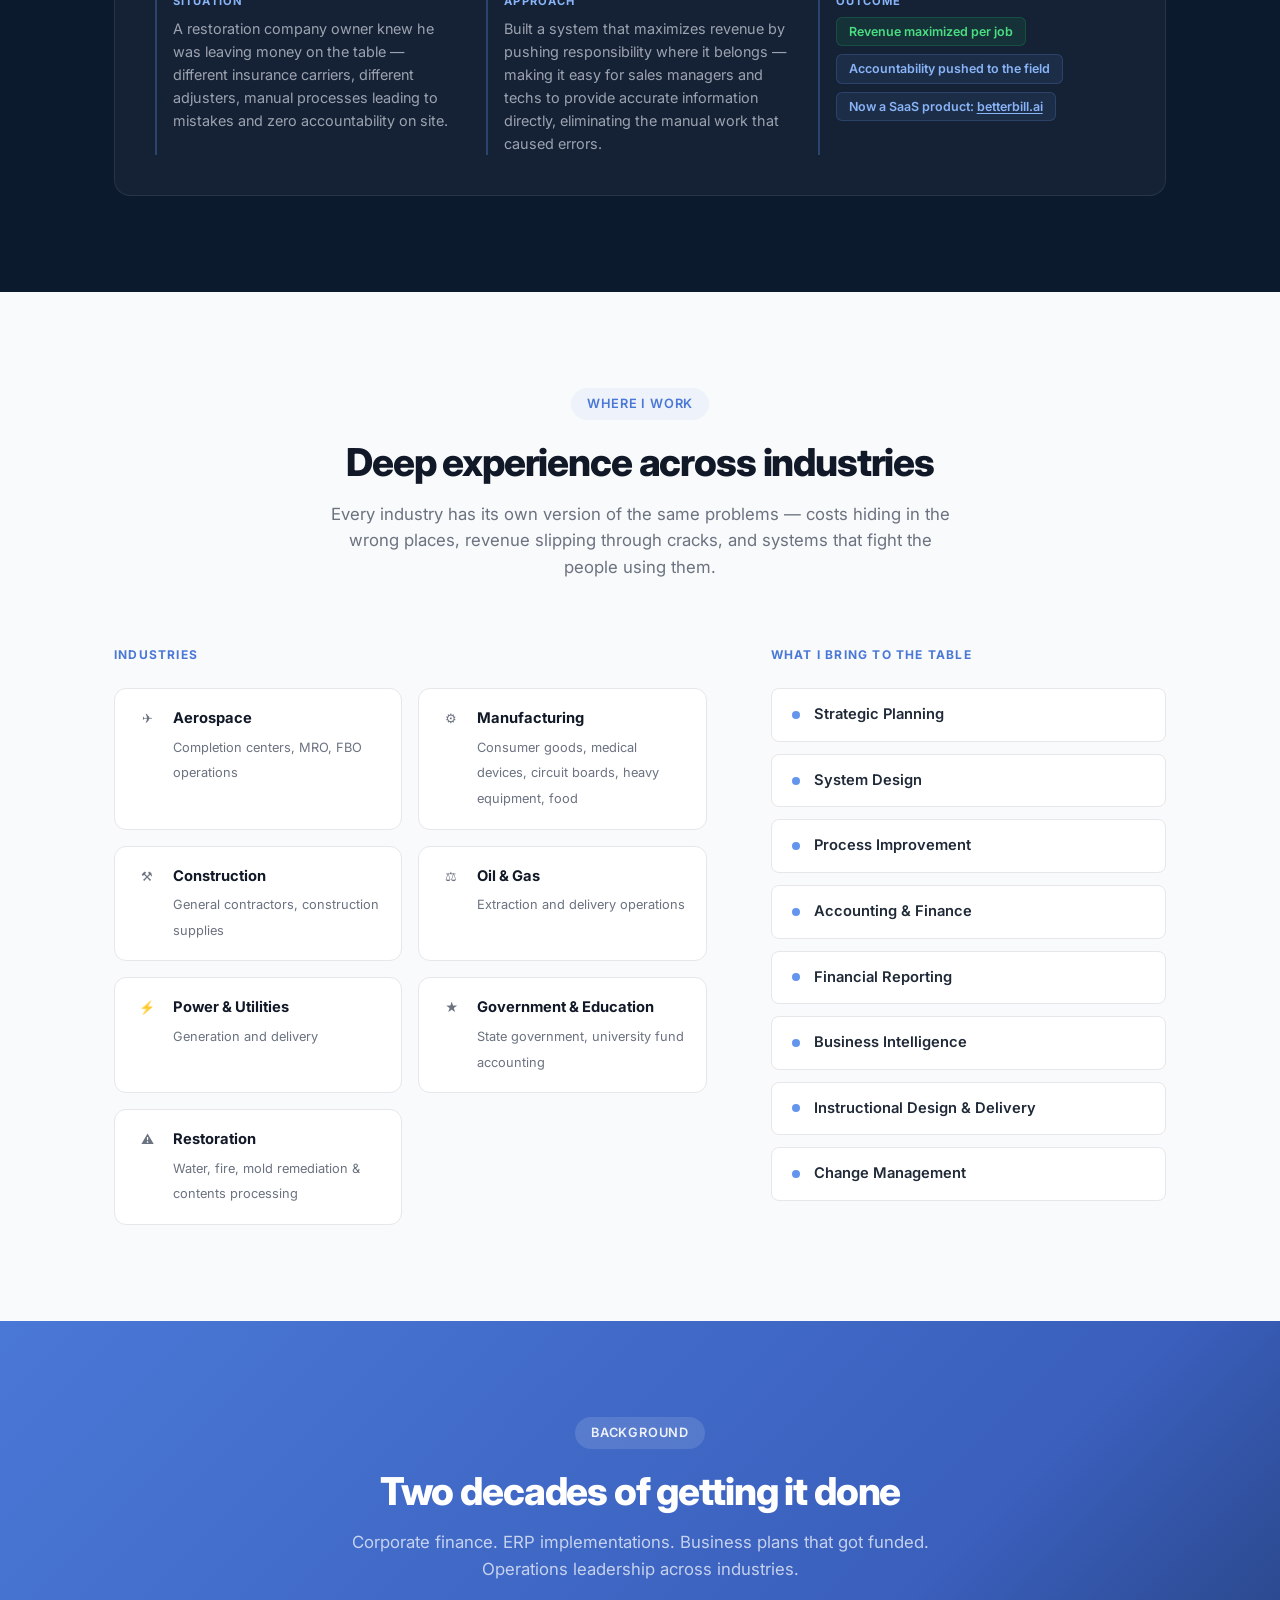
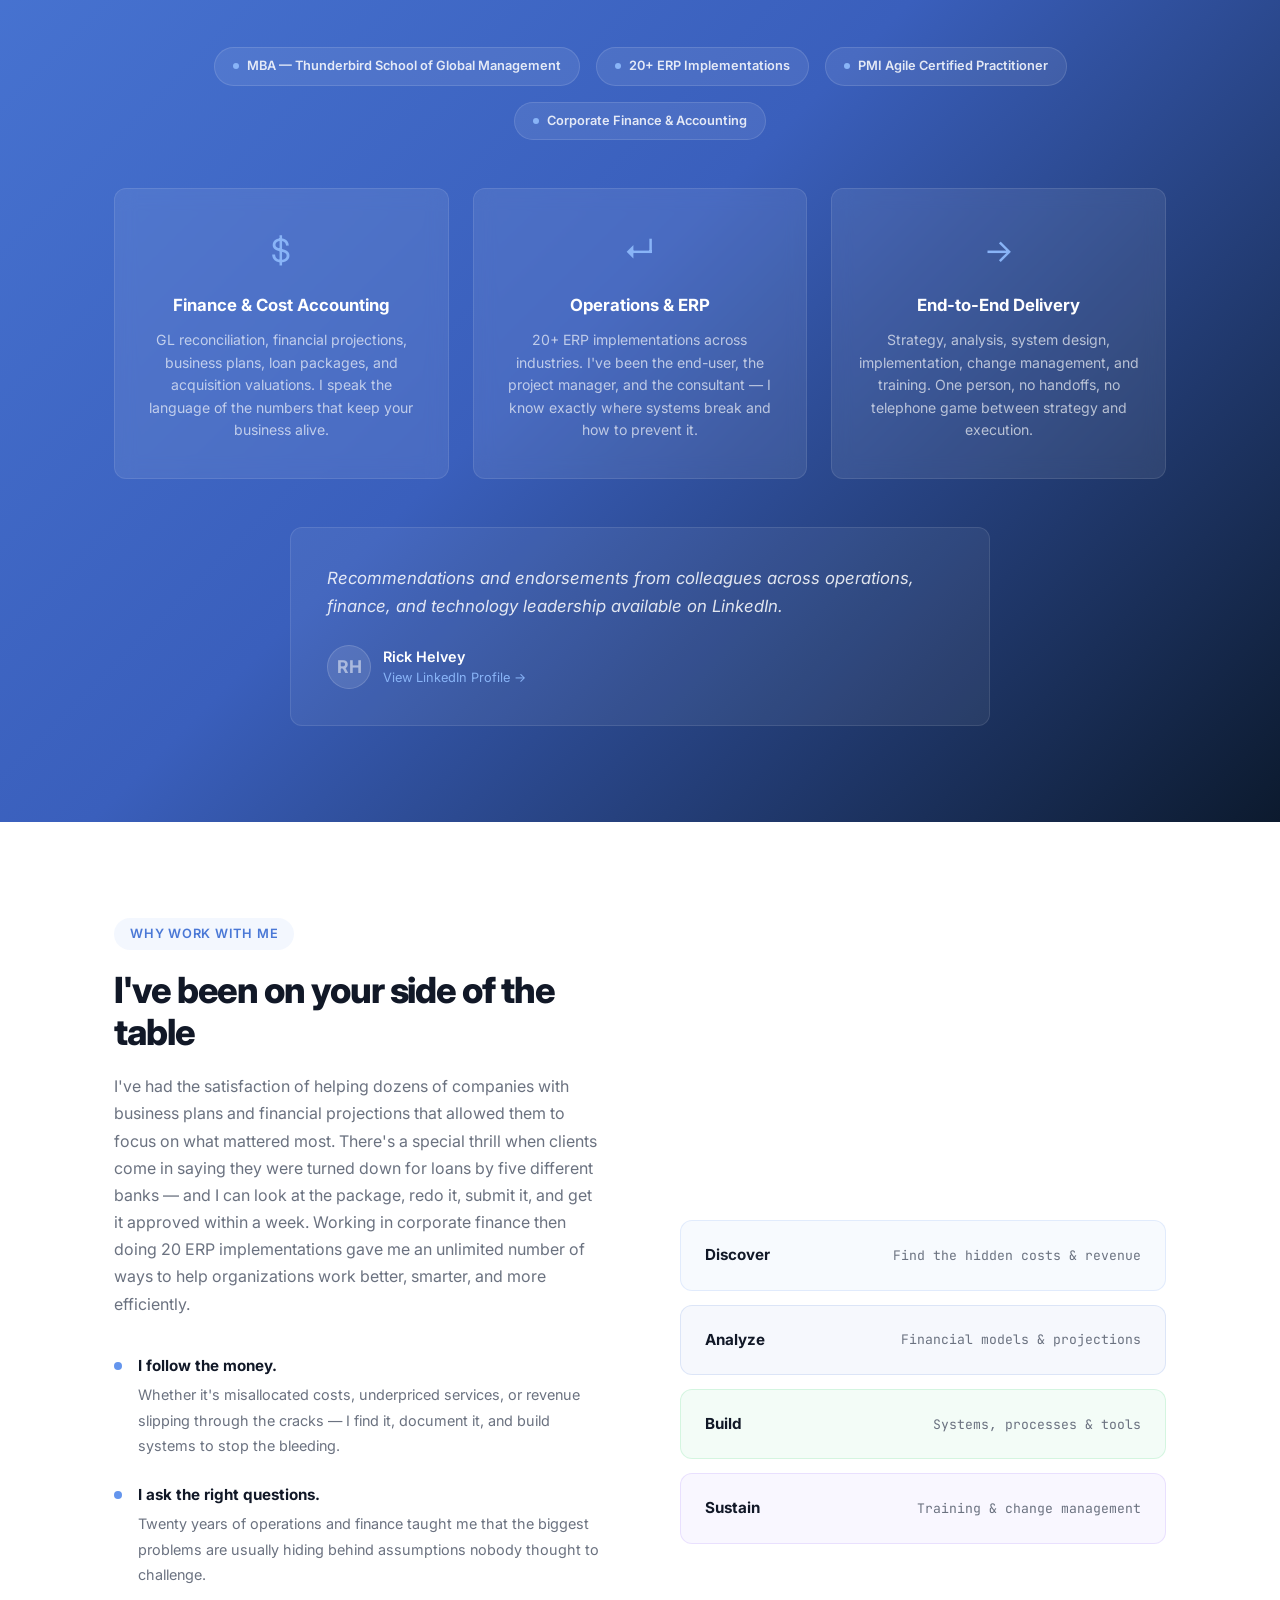
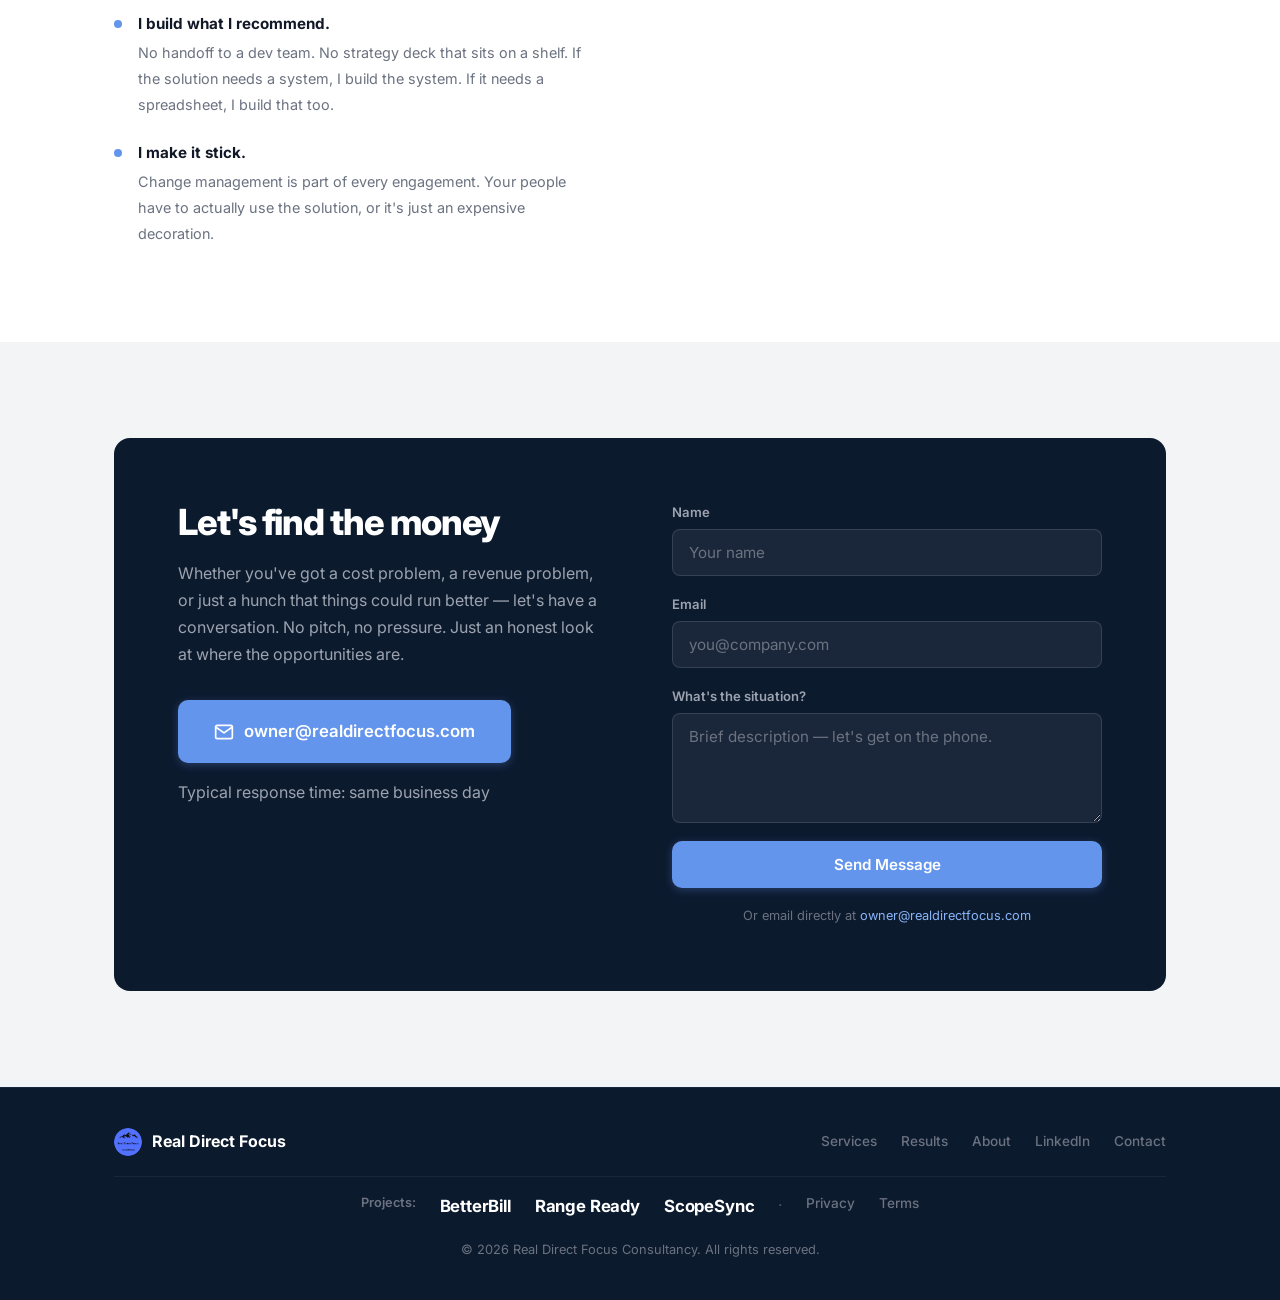
==== commit f8e83265: "Swap in real logo, route CTAs to contact form, add ScopeSync - Replace placeholder logo.svg with log" ====
--- a/index.html
+++ b/index.html
@@ -50,7 +50,7 @@
   <nav class="nav" id="nav">
     <div class="nav-container">
       <a href="#" class="nav-logo">
-        <img src="logo.svg" alt="Real Direct Focus" class="logo-img">
+        <img src="logo.png" alt="Real Direct Focus" class="logo-img">
         <span>Real Direct Focus</span>
       </a>
       <div class="nav-links" id="nav-links">
@@ -79,7 +79,7 @@
       <h1>Your Business is<br><span class="text-gradient">Missing ROI</span></h1>
       <p class="hero-sub">You already know where the problems are — you just need the bandwidth and expertise to fix them. I partner with business owners to turn operational headaches into measurable gains.</p>
       <div class="hero-actions">
-        <a href="mailto:owner@realdirectfocus.com?subject=Project%20Inquiry" class="btn btn-primary">Discuss Your Situation</a>
+        <a href="#contact" class="btn btn-primary">Discuss Your Situation</a>
         <a href="#results" class="btn btn-secondary">See the Results</a>
       </div>
       <div class="hero-stats">
@@ -158,7 +158,7 @@
         <div class="service-card service-card-cta">
           <h3>Not sure where to start?</h3>
           <p>Let's walk through your operations and find the highest-impact opportunities. No pitch deck, no fluff — just a conversation about where the money is.</p>
-          <a href="mailto:owner@realdirectfocus.com?subject=Discovery%20Conversation" class="btn btn-primary btn-sm">Start a Conversation &rarr;</a>
+          <a href="#contact" class="btn btn-primary btn-sm">Start a Conversation &rarr;</a>
         </div>
       </div>
     </div>
@@ -521,7 +521,7 @@
   <footer class="footer">
     <div class="container footer-content">
       <div class="footer-brand">
-        <img src="logo.svg" alt="Real Direct Focus" class="footer-logo-img">
+        <img src="logo.png" alt="Real Direct Focus" class="footer-logo-img">
         <span>Real Direct Focus</span>
       </div>
       <div class="footer-links">
@@ -529,12 +529,13 @@
         <a href="#results">Results</a>
         <a href="#about">About</a>
         <a href="https://www.linkedin.com/in/rick-helvey-6017708/" target="_blank" rel="noopener">LinkedIn</a>
-        <a href="mailto:owner@realdirectfocus.com">Contact</a>
+        <a href="#contact">Contact</a>
       </div>
       <div class="footer-links footer-links-secondary">
         <span class="footer-links-label">Projects:</span>
-        <a href="https://betterbill.ai" target="_blank" rel="noopener">BetterBill</a>
-        <a href="https://rangeready.net" target="_blank" rel="noopener">Range Ready</a>
+        <a href="https://betterbill.ai" target="_blank" rel="noopener" class="footer-project">BetterBill</a>
+        <a href="https://rangeready.net" target="_blank" rel="noopener" class="footer-project">Range Ready</a>
+        <a href="https://scopesync.tech" target="_blank" rel="noopener" class="footer-project">ScopeSync</a>
         <span class="footer-divider">&middot;</span>
         <a href="/privacy.html">Privacy</a>
         <a href="/terms.html">Terms</a>
--- a/styles.css
+++ b/styles.css
@@ -1145,6 +1145,17 @@
   color: var(--gray-500);
 }
 
+.footer-links a.footer-project {
+  font-size: 1.05rem;
+  font-weight: 700;
+  color: var(--white);
+  letter-spacing: -0.01em;
+}
+
+.footer-links a.footer-project:hover {
+  color: var(--blue-300);
+}
+
 .footer-divider {
   color: var(--gray-600);
 }
